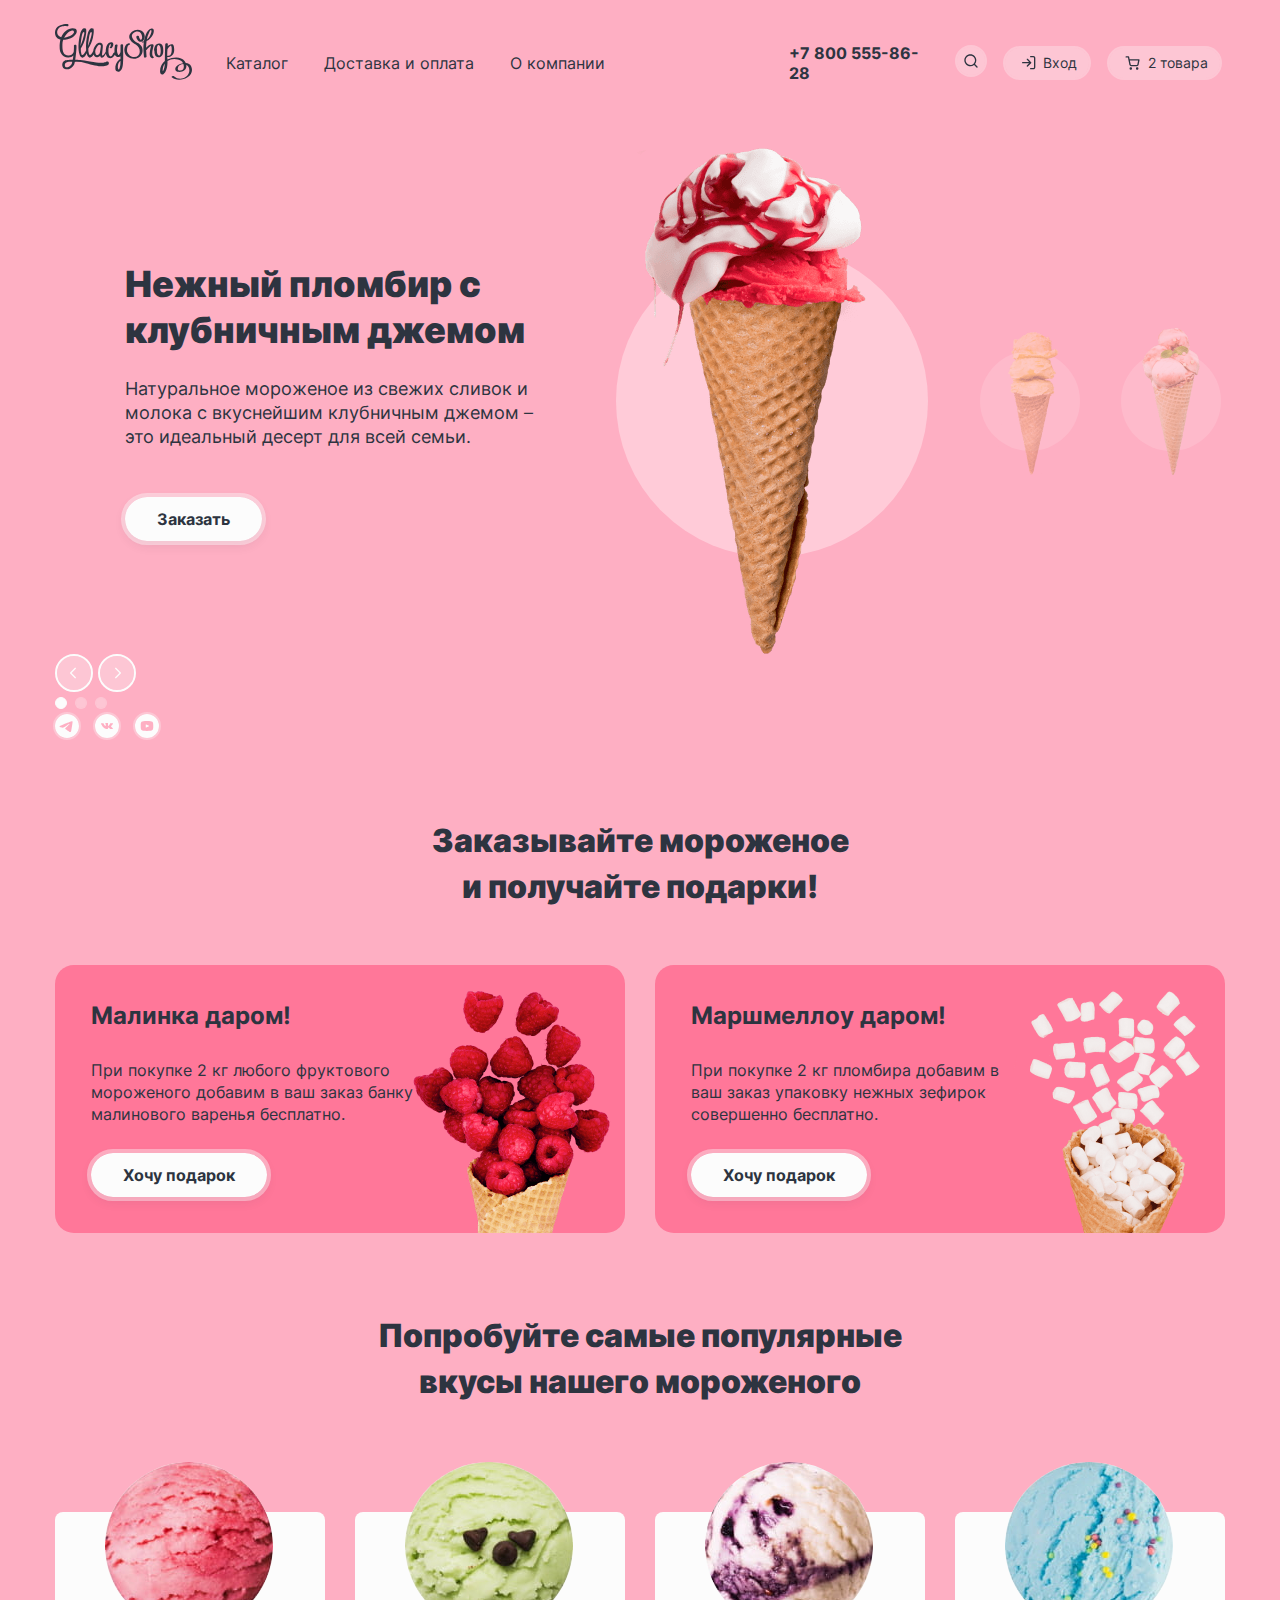
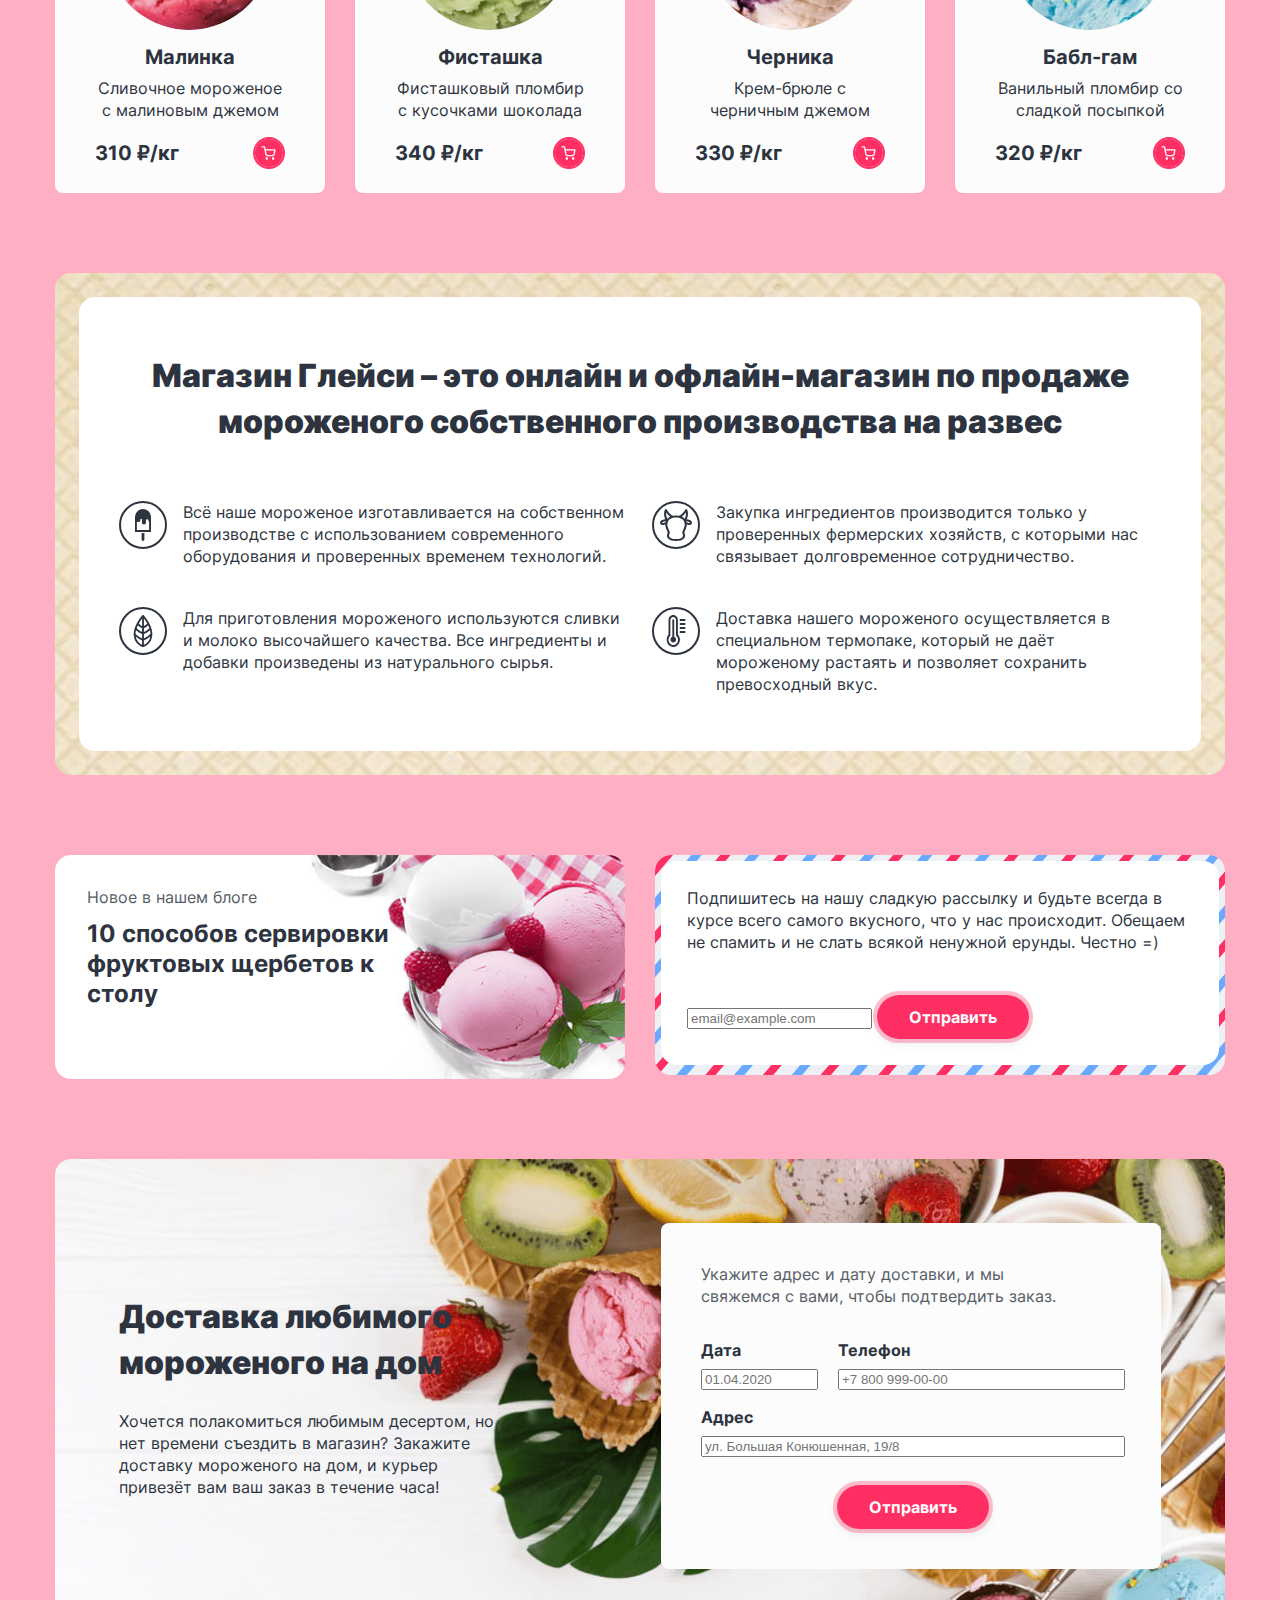
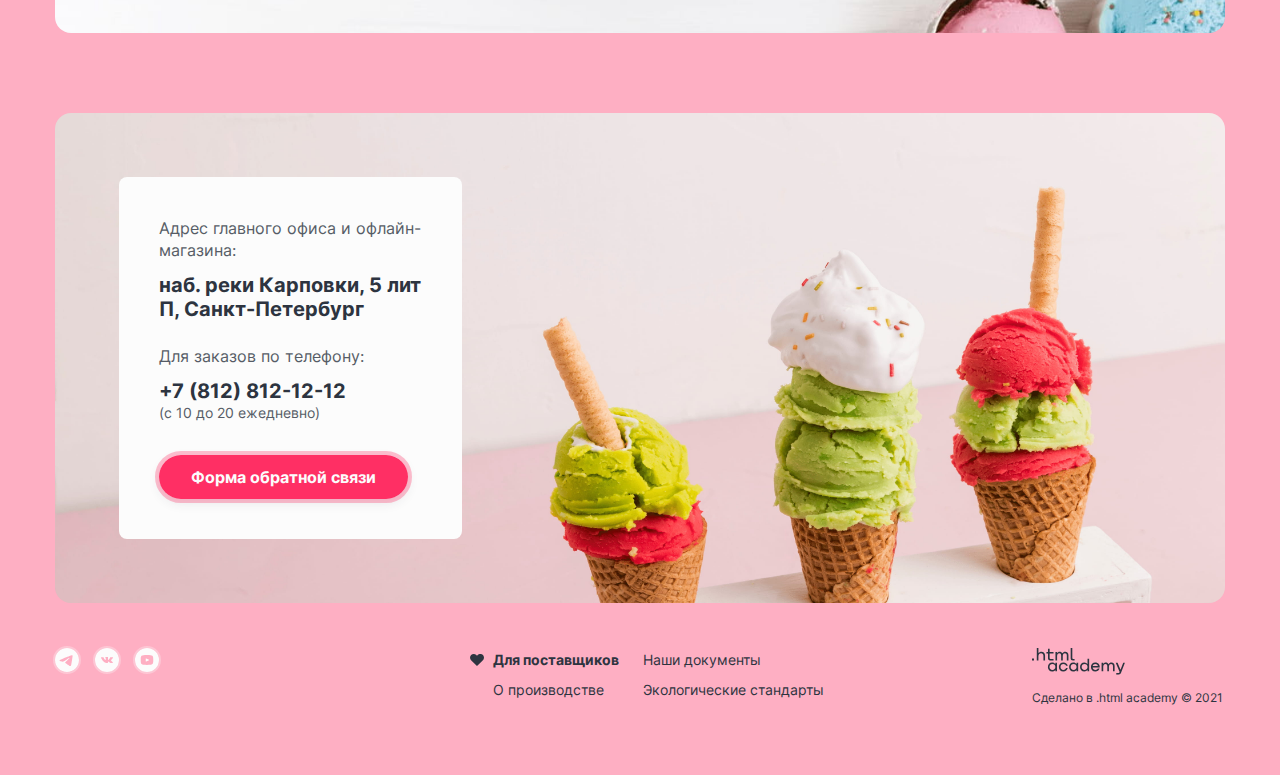
==== 7/index.html @ f2bde814 ":heavy_check_mark: Сборка #7" ====
<!DOCTYPE html>
<html lang="ru">

  <head>
    <meta charset="utf-8">
    <title>HTML Academy: Глейси</title>
    <link rel="stylesheet" href="./styles/styles.css">
    <link rel="stylesheet" href="./styles/outline.css">
    <base href="https://htmlacademy-htmlcss.github.io/610981-gllacy-34/7/">
</head>

  <body>
    <div class="page-container">
      <header class="page-header">
        <nav class="navigation">
          <a class="navigation-logo">
            <img class="navigation-logo-image" src="./images/logo.svg" width="137" height="56"
              alt="Логотип магазина «GllacyShop».">
          </a>
          <ul class="navigation-list">
            <li class="navigation-item">
              <a class="navigation-link link-color" href="catalog.html">Каталог</a>
            </li>
            <li class="navigation-item">
              <a class="navigation-link link-color" href="#">Доставка и оплата</a>
            </li>
            <li class="navigation-item">
              <a class="navigation-link link-color" href="#">О компании</a>
            </li>
          </ul>
        </nav>
        <div class="header-contact">
          <a class="header-contact-link link-color" href="tel:+78128121212">+7 800 555-86-28</a>
        </div>
        <ul class="navigation-user">
          <li class="navigation-user-item">
            <a class="navigation-user-link navigation-user-search link-color" href="#">
              <svg class="navigation-user-icon" aria-hidden="true" focusable="false" width="16" height="16"
                viewBox="0 0 16 16" fill="currentColor" xmlns="http://www.w3.org/2000/svg">
                <path fill-rule="evenodd" clip-rule="evenodd"
                  d="M2.6634 7.33c0-2.5773 2.0893-4.6666 4.6667-4.6666 2.5773 0 4.6666 2.0893 4.6666 4.6667 0 1.2573-.4972 2.3984-1.3057 3.2375a.6833.6833 0 0 0-.1234.1235c-.8391.8085-1.9803 1.3056-3.2375 1.3056-2.5774 0-4.6667-2.0893-4.6667-4.6666Zm8.4118 4.688a5.9747 5.9747 0 0 1-3.7451 1.3121c-3.3137 0-6-2.6863-6-6s2.6863-6 6-6 6 2.6863 6 6a5.9745 5.9745 0 0 1-1.3121 3.7451l2.4501 2.4501a.6667.6667 0 1 1-.9428.9429l-2.4501-2.4502Z" />
              </svg>
              <span class="visually-hidden">Поиск</span>
            </a>
          </li>
          <li class="navigation-user-item">
            <a class="navigation-user-link  navigation-user-login link-color" href="#">
              <svg class="navigation-user-icon" aria-hidden="true" focusable="false" width="16" height="16" viewBox="0 0 16 16" fill="currentColor" xmlns="http://www.w3.org/2000/svg">
                <path fill-rule="evenodd" clip-rule="evenodd"
                  d="M9 1.66667C9 1.29848 9.29848 1 9.66667 1h2.66663a1.9997 1.9997 0 0 1 1.4142.58579A1.9999 1.9999 0 0 1 14.3333 3v9.3333c0 .5305-.2107 1.0392-.5858 1.4142-.375.3751-.8837.5858-1.4142.5858H9.66667c-.36819 0-.66667-.2984-.66667-.6666 0-.3682.29848-.6667.66667-.6667h2.66663c.1768 0 .3464-.0702.4714-.1953A.66635.66635 0 0 0 13 12.3333V3a.66637.66637 0 0 0-.1953-.4714.66662.66662 0 0 0-.4714-.19527H9.66667C9.29848 2.33333 9 2.03486 9 1.66667ZM5.86189 3.86193c.26035-.26035.68246-.26035.94281 0l3.3291 3.3291a.6892.6892 0 0 1 .0486.05313.6624.6624 0 0 1 .0804.12379c.0451.08986.0705.19132.0705.29872 0 .10862-.0259.21118-.072.30179a.6671.6671 0 0 1-.0737.11432.66753.66753 0 0 1-.0541.05978L6.8047 11.4714c-.26035.2604-.68246.2604-.94281 0-.26035-.2603-.26035-.6825 0-.9428l2.19526-2.19527H1.66667C1.29848 8.33333 1 8.03486 1 7.66667S1.29848 7 1.66667 7h6.39048L5.86189 4.80474c-.26035-.26035-.26035-.68246 0-.94281Z" />
              </svg>
              Вход
            </a>
          </li>
          <li class="navigation-user-item">
            <a class="navigation-user-link  navigation-user-cart link-color" href="#">
              <span class="visually-hidden">Корзина</span>
              2 товара
            </a>
          </li>
        </ul>
      </header>
      <main class="main-container main-index">
        <h1 class="visually-hidden">Магазин мороженого Глейси</h1>
        <section class="slider">
          <ul class="slider-list">
            <li class="slider-item slider-item-current">
              <div class="slider-inner">
                <h2 class="slider-title">Нежный пломбир с клубничным джемом</h2>
                <p class="slider-description">Натуральное мороженое из свежих сливок и молока с вкуснейшим клубничным
                  джемом – это идеальный десерт для всей семьи.</p>
                <a class="button button-basic slider-button" href="#">Заказать</a>
              </div>
              <ul class="slider-gallery">
                <li class="slider-gallery-item slider-gallery-item-current">
                  <img class="slider-image" src="./images/slider/big-cone-strawberry.png" width="306" height="507"
                    alt="Мороженое пломбир с клубничным джемом в рожке.">
                </li>
                <li class="slider-gallery-item slider-gallery-item-preview">
                  <img class="slider-image" src="./images/slider/small-cone-banana.png" width="66" height="150"
                    alt="Мороженое сливочное со вкусом банана в рожке.">
                </li>
                <li class="slider-gallery-item slider-gallery-item-preview">
                  <img class="slider-image" src="./images/slider/small-cone-caramel-and-marshmello.png" width="66"
                    height="150" alt="Мороженое пломбир карамельный с маршмеллоу в рожке.">
                </li>
              </ul>
            </li>
            <!-- <li class="slider-item">
              <div class="slider-inner">
                <h2 class="slider-title">Сливочное мороженое со вкусом банана</h2>
                <p class="slider-description">Сливочное мороженое с ярким банановым вкусом подарит вам свежесть и наслаждение даже в самый жаркий летний день.</p>
                <a class="button slider-button" href="#">Заказать</a>
              </div>
              <ul  class="slider-gallery">
                <li class="slider-gallery-item slider-gallery-item-current">
                  <img class="slider-image" src="./images/slider/big-cone-banana.png" width="306" height="507" alt="Мороженое сливочное со вкусом банана в рожке.">
                </li>
                <li class="slider-gallery-item slider-gallery-item-preview">
                  <img class="slider-image" src="./images/slider/small-cone-caramel-and-marshmello.png" width="66" height="150" alt="Мороженое пломбир карамельный с маршмеллоу в рожке.">
                </li>
                <li class="slider-gallery-item slider-gallery-item-preview">
                  <img class="slider-image" src="./images/slider/small-cone-strawberry.png" width="66" height="150" alt="Мороженое пломбир с клубничным джемом в рожке.">
                </li>
              </ul>
            </li> -->
            <!-- <li class="slider-item">
              <div class="slider-inner">
                <h2 class="slider-title">Карамельный пломбир с маршмеллоу</h2>
                <p class="slider-description">Необычный сладкий десерт с карамельным топпингом и кусочками зефира завоюет сердца сладкоежек всех возрастов.</p>
                <a class="button slider-button" href="#">Заказать</a>
              </div>
              <ul  class="slider-gallery">
                <li class="slider-gallery-item slider-gallery-item-current">
                  <img class="slider-image" src="./images/slider/big-cone-caramel-and-marshmello.png" width="306" height="507" alt="Мороженое пломбир карамельный с маршмеллоу в рожке.">
                </li>
                <li class="slider-gallery-item slider-gallery-item-preview">
                  <img class="slider-image" src="./images/slider/small-cone-strawberry.png" width="66" height="150" alt="Мороженое пломбир с клубничным джемом в рожке.">
                </li>
                <li class="slider-gallery-item slider-gallery-item-preview">
                  <img class="slider-image" src="./images/slider/small-cone-banana.png" width="66" height="150" alt="Мороженое сливочное со вкусом банана в рожке.">
                </li>
              </ul>
            </li> -->
          </ul>
          <div class="slider-gallery-buttons">
            <a class="button slider-gallery-button slider-gallery-button-prev" type="button" href="#">
              <svg class="slider-gallery-button-icon" aria-hidden="true" focusable="false" width="16" height="16" viewBox="0 0 16 16" fill="currentColor"
                xmlns="http://www.w3.org/2000/svg">
                <path fill-rule="evenodd" clip-rule="evenodd"
                  d="M7.13526 2.8647C6.87557 2.605 6.45451 2.605 6.19481 2.8647C5.93511 3.12439 5.93511 3.54545 6.19481 3.80515L10.3961 8.00643L6.19477 12.2077C5.93508 12.4674 5.93508 12.8885 6.19477 13.1482C6.45447 13.4079 6.87553 13.4079 7.13523 13.1482L11.804 8.47944C11.8049 8.47852 11.8058 8.47759 11.8068 8.47666C12.0665 8.21696 12.0665 7.79591 11.8068 7.53621L7.13526 2.8647Z" />
              </svg>

              <span class="visually-hidden">Предыдущий слайдер</span>
            </a>
            <a class="button slider-gallery-button slider-gallery-button-next" type="button" href="#">
              <svg class="slider-gallery-button-icon" aria-hidden="true" focusable="false" width="16" height="16" viewBox="0 0 16 16" fill="currentColor"
                xmlns="http://www.w3.org/2000/svg">
                <path fill-rule="evenodd" clip-rule="evenodd"
                  d="M7.13526 2.8647C6.87557 2.605 6.45451 2.605 6.19481 2.8647C5.93511 3.12439 5.93511 3.54545 6.19481 3.80515L10.3961 8.00643L6.19477 12.2077C5.93508 12.4674 5.93508 12.8885 6.19477 13.1482C6.45447 13.4079 6.87553 13.4079 7.13523 13.1482L11.804 8.47944C11.8049 8.47852 11.8058 8.47759 11.8068 8.47666C12.0665 8.21696 12.0665 7.79591 11.8068 7.53621L7.13526 2.8647Z" />
              </svg>
              <span class="visually-hidden">Следующий слайдер</span>
            </a>
          </div>
          <ol class="pagination-list slider-pagination">
            <li class="slider-pagination-item">
              <a class="slider-pagination-button slider-pagination-button-current" href="#">
                <span class="visually-hidden">1 слайдер</span>
              </a>
            </li>
            <li class="slider-pagination-item">
              <a class="slider-pagination-button" href="#">
                <span class="visually-hidden">2 слайдер</span>
              </a>
            </li>
            <li class="slider-pagination-item">
              <a class="slider-pagination-button" href="#">
                <span class="visually-hidden">3 слайдер</span>
              </a>
            </li>
          </ol>
          <ul class="social-list">
            <li class="social-item">
              <a class="social-link" href="https://t.me/htmlacademy">
                <svg class="social-link-icon" aria-hidden="true" focusable="false" width="24" height="24" viewBox="0 0 24 24" fill="none"
                  xmlns="http://www.w3.org/2000/svg">
                  <path fill-rule="evenodd" clip-rule="evenodd"
                    d="M24 12C24 18.627 18.627 24 12 24C5.373 24 0 18.627 0 12C0 5.373 5.373 0 12 0C18.627 0 24 5.373 24 12ZM12.43 8.859C11.263 9.344 8.93 10.349 5.432 11.873C4.864 12.099 4.566 12.32 4.539 12.536C4.493 12.902 4.951 13.046 5.573 13.241C5.658 13.268 5.746 13.295 5.836 13.325C6.449 13.524 7.273 13.757 7.701 13.766C8.09 13.774 8.524 13.614 9.003 13.286C12.271 11.079 13.958 9.964 14.064 9.94C14.139 9.923 14.243 9.901 14.313 9.964C14.383 10.026 14.376 10.144 14.369 10.176C14.323 10.369 12.529 12.038 11.599 12.902C11.309 13.171 11.104 13.362 11.062 13.406C10.968 13.503 10.872 13.596 10.78 13.685C10.21 14.233 9.784 14.645 10.804 15.317C11.294 15.64 11.686 15.907 12.077 16.173C12.504 16.464 12.93 16.754 13.482 17.116C13.622 17.208 13.756 17.303 13.887 17.396C14.384 17.751 14.831 18.069 15.383 18.019C15.703 17.989 16.035 17.688 16.203 16.789C16.6 14.663 17.382 10.059 17.563 8.161C17.574 8.00341 17.5673 7.84509 17.543 7.689C17.5285 7.56293 17.4671 7.44693 17.371 7.364C17.228 7.247 17.006 7.222 16.906 7.224C16.455 7.232 15.763 7.473 12.43 8.859Z"
                    fill="#FCFCFC" />
                </svg>
                <span class="visually-hidden">Телеграм</span>
              </a>
            </li>
            <li class="social-item">
              <a class="social-link" href="https://vk.com/htmlacademy">
                <svg class="social-link-icon" aria-hidden="true" focusable="false" width="24" height="24" viewBox="0 0 24 24" fill="none"
                  xmlns="http://www.w3.org/2000/svg">
                  <path fill-rule="evenodd" clip-rule="evenodd"
                    d="M24 12a12 12 0 1 1-24 0 12 12 0 0 1 24 0Zm-11.41 2.97h-.72s-1.58.09-2.98-1.18C7.37 12.4 6.03 9.65 6.03 9.65s-.07-.18 0-.27c.1-.1.36-.1.36-.1l1.72-.01s.16.02.27.1c.1.05.15.17.15.17s.28.61.65 1.17c.71 1.08 1.05 1.32 1.29 1.2.35-.16.25-1.53.25-1.53s0-.5-.18-.71c-.14-.17-.41-.22-.53-.24-.1-.01.06-.2.26-.3.31-.13.86-.13 1.5-.13.5 0 .65.03.84.07.46.1.44.41.41 1.08l-.02.7v.18c-.01.34-.02.73.23.88.13.07.45 0 1.26-1.19.38-.56.66-1.23.66-1.23s.07-.12.16-.17c.1-.05.24-.04.24-.04h1.8s.54-.06.63.15c.1.23-.2.75-.94 1.61-.7.82-1.03 1.12-1 1.38.01.2.23.38.66.72.89.73 1.13 1.1 1.18 1.2l.01.01c.4.58-.44.62-.44.62l-1.6.02s-.34.06-.8-.2a3.94 3.94 0 0 1-.69-.6c-.33-.34-.65-.66-.91-.58-.45.12-.44.96-.44.96s0 .18-.1.28c-.1.1-.32.12-.32.12Z"
                    fill="#FCFCFC" />
                </svg>
                <span class="visually-hidden">Вконтакте</span>
              </a>
            </li>
            <li class="social-item">
              <a class="social-link " href="https://www.youtube.com/user/htmlacademyru">
                <svg class="social-link-icon" aria-hidden="true" focusable="false" width="24" height="24" viewBox="0 0 24 24" fill="none"
                  xmlns="http://www.w3.org/2000/svg">
                  <path
                    d="m14 11.8-2.8-1.32c-.25-.11-.45.01-.45.29v2.46c0 .28.2.4.45.29L14 12.2c.25-.12.25-.3 0-.42ZM12 0a12 12 0 1 0 0 24 12 12 0 0 0 0-24Zm0 16.88c-6.14 0-6.25-.56-6.25-4.88s.1-4.88 6.25-4.88c6.14 0 6.25.56 6.25 4.88s-.1 4.88-6.25 4.88Z"
                    fill="#FCFCFC" />
                </svg>
                <span class="visually-hidden">Ютуб</span>
              </a>
            </li>
          </ul>
        </section>
        <section class="promo">
          <h2 class="promo-title">Заказывайте мороженое и получайте подарки!</h2>
          <ul class="promo-list">
            <li class="promo-item promo-item-raspberry">
              <h3 class="promo-item-title">Малинка даром!</h3>
              <p class="promo-item-description">При покупке 2 кг любого фруктового мороженого добавим в ваш заказ банку
                малинового варенья бесплатно.</p>
              <a class="button button-basic" href="#">Хочу подарок</a>
            </li>
            <li class="promo-item promo-item-marshmello">
              <h3 class="promo-item-title">Маршмеллоу даром!</h3>
              <p class="promo-item-description">При покупке 2 кг пломбира добавим в ваш заказ упаковку нежных зефирок
                совершенно бесплатно.</p>
              <a class="button button-basic" href="#">Хочу подарок</a>
            </li>
          </ul>
        </section>
        <section class="favorite-products">
          <h2 class="favorite-title">Попробуйте самые популярные вкусы нашего мороженого</h2>
          <ul class="favorite-list">
            <li class="product-card">
              <h3 class="product-card-title">Малинка</h3>
              <img class="product-card-image" src="./images/catalog/raspberry.jpg" width="168" height="168"
                alt="Сливочное мороженое с малиновым джемом.">
              <p class="product-card-description">Сливочное мороженое с малиновым джемом</p>
              <p class="product-card-inner">
                <b class="product-card-price">310 ₽/кг</b>
                <a class="button product-card-button" href="#">
                  <svg class="product-card-button-image" aria-hidden="true" focusable="false" width="16" height="16" viewBox="0 0 16 16" fill="currentColor"
                    xmlns="http://www.w3.org/2000/svg">
                    <path fill-rule="evenodd" clip-rule="evenodd"
                      d="M1.16667 1.25C.79847 1.25.5 1.54848.5 1.91667c0 .36819.29848.66666.66667.66666h1.77127l.46743 2.33539a.66396.66396 0 0 0 .01063.0531l.96738 4.83333.00012.00056a1.8254 1.8254 0 0 0 .64571 1.06579c.3319.2672.74674.4098 1.17262.4033h5.62067a1.82555 1.82555 0 0 0 1.8185-1.46965l.001-.00499.9271-4.86144a.6669.6669 0 0 0-.1412-.54985.66678.66678 0 0 0-.5137-.24171H4.61072L4.1381 1.78583C4.07574 1.47426 3.80215 1.25 3.4844 1.25H1.16667Zm4.52431 8.29444L4.87759 5.4805h8.23081l-.7756 4.06686a.4923.4923 0 0 1-.1737.28555.4923.4923 0 0 1-.3181.10871v-.00013H6.19614v-.00012l-.01277.00025a.49218.49218 0 0 1-.4922-.39622l-.00019-.00096ZM4.55739 13.5054c0-.6879.55771-1.2457 1.24568-1.2457.68798 0 1.24569.5578 1.24569 1.2457 0 .688-.55771 1.2457-1.24569 1.2457-.68797 0-1.24568-.5577-1.24568-1.2457Zm6.37331 0c0-.6879.5577-1.2457 1.2457-1.2457.688 0 1.2457.5578 1.2457 1.2457 0 .688-.5577 1.2457-1.2457 1.2457-.688 0-1.2457-.5577-1.2457-1.2457Z" />
                  </svg>
                  <span class="visually-hidden">В корзину</span>
                </a>
              </p>
            </li>
            <li class="product-card">
              <h3 class="product-card-title">Фисташка</h3>
              <img class="product-card-image" src="./images/catalog/pistachio.jpg" width="168" height="168"
                alt="Фисташковый пломбир с кусочками шоколада.">
              <p class="product-card-description">Фисташковый пломбир с кусочками шоколада</p>
              <p class="product-card-inner">
                <b class="product-card-price">340 ₽/кг</b>
                <a class="button product-card-button" href="#">
                  <svg class="product-card-button-image" width="16" height="16" viewBox="0 0 16 16" fill="currentColor"
                    xmlns="http://www.w3.org/2000/svg">
                    <path fill-rule="evenodd" clip-rule="evenodd"
                      d="M1.16667 1.25C.79847 1.25.5 1.54848.5 1.91667c0 .36819.29848.66666.66667.66666h1.77127l.46743 2.33539a.66396.66396 0 0 0 .01063.0531l.96738 4.83333.00012.00056a1.8254 1.8254 0 0 0 .64571 1.06579c.3319.2672.74674.4098 1.17262.4033h5.62067a1.82555 1.82555 0 0 0 1.8185-1.46965l.001-.00499.9271-4.86144a.6669.6669 0 0 0-.1412-.54985.66678.66678 0 0 0-.5137-.24171H4.61072L4.1381 1.78583C4.07574 1.47426 3.80215 1.25 3.4844 1.25H1.16667Zm4.52431 8.29444L4.87759 5.4805h8.23081l-.7756 4.06686a.4923.4923 0 0 1-.1737.28555.4923.4923 0 0 1-.3181.10871v-.00013H6.19614v-.00012l-.01277.00025a.49218.49218 0 0 1-.4922-.39622l-.00019-.00096ZM4.55739 13.5054c0-.6879.55771-1.2457 1.24568-1.2457.68798 0 1.24569.5578 1.24569 1.2457 0 .688-.55771 1.2457-1.24569 1.2457-.68797 0-1.24568-.5577-1.24568-1.2457Zm6.37331 0c0-.6879.5577-1.2457 1.2457-1.2457.688 0 1.2457.5578 1.2457 1.2457 0 .688-.5577 1.2457-1.2457 1.2457-.688 0-1.2457-.5577-1.2457-1.2457Z" />
                  </svg>
                  <span class="visually-hidden">В корзину</span>
                </a>
              </p>
            </li>
            <li class="product-card">
              <h3 class="product-card-title">Черника</h3>
              <img class="product-card-image" src="./images/catalog/blueberry.jpg" width="168" height="168"
                alt="Крем-брюле с черничным джемом.">
              <p class="product-card-description">Крем-брюле с черничным джемом</p>
              <p class="product-card-inner">
                <b class="product-card-price">330 ₽/кг</b>
                <a class="button product-card-button" href="#">
                  <svg class="product-card-button-image" aria-hidden="true" focusable="false" width="16" height="16" viewBox="0 0 16 16" fill="currentColor"
                    xmlns="http://www.w3.org/2000/svg">
                    <path fill-rule="evenodd" clip-rule="evenodd"
                      d="M1.16667 1.25C.79847 1.25.5 1.54848.5 1.91667c0 .36819.29848.66666.66667.66666h1.77127l.46743 2.33539a.66396.66396 0 0 0 .01063.0531l.96738 4.83333.00012.00056a1.8254 1.8254 0 0 0 .64571 1.06579c.3319.2672.74674.4098 1.17262.4033h5.62067a1.82555 1.82555 0 0 0 1.8185-1.46965l.001-.00499.9271-4.86144a.6669.6669 0 0 0-.1412-.54985.66678.66678 0 0 0-.5137-.24171H4.61072L4.1381 1.78583C4.07574 1.47426 3.80215 1.25 3.4844 1.25H1.16667Zm4.52431 8.29444L4.87759 5.4805h8.23081l-.7756 4.06686a.4923.4923 0 0 1-.1737.28555.4923.4923 0 0 1-.3181.10871v-.00013H6.19614v-.00012l-.01277.00025a.49218.49218 0 0 1-.4922-.39622l-.00019-.00096ZM4.55739 13.5054c0-.6879.55771-1.2457 1.24568-1.2457.68798 0 1.24569.5578 1.24569 1.2457 0 .688-.55771 1.2457-1.24569 1.2457-.68797 0-1.24568-.5577-1.24568-1.2457Zm6.37331 0c0-.6879.5577-1.2457 1.2457-1.2457.688 0 1.2457.5578 1.2457 1.2457 0 .688-.5577 1.2457-1.2457 1.2457-.688 0-1.2457-.5577-1.2457-1.2457Z" />
                  </svg>
                  <span class="visually-hidden">В корзину</span>
                </a>
              </p>
            </li>
            <li class="product-card">
              <h3 class="product-card-title">Бабл-гам</h3>
              <img class="product-card-image" src="./images/catalog/bubble-gum.jpg" width="168" height="168"
                alt="Ванильный пломбир со сладкой посыпкой.">
              <p class="product-card-description">Ванильный пломбир со сладкой посыпкой</p>
              <p class="product-card-inner">
                <b class="product-card-price">320 ₽/кг</b>
                <a class="button product-card-button" href="#">
                  <svg class="product-card-button-image" width="16" height="16" viewBox="0 0 16 16" fill="currentColor"
                    xmlns="http://www.w3.org/2000/svg">
                    <path fill-rule="evenodd" clip-rule="evenodd"
                      d="M1.16667 1.25C.79847 1.25.5 1.54848.5 1.91667c0 .36819.29848.66666.66667.66666h1.77127l.46743 2.33539a.66396.66396 0 0 0 .01063.0531l.96738 4.83333.00012.00056a1.8254 1.8254 0 0 0 .64571 1.06579c.3319.2672.74674.4098 1.17262.4033h5.62067a1.82555 1.82555 0 0 0 1.8185-1.46965l.001-.00499.9271-4.86144a.6669.6669 0 0 0-.1412-.54985.66678.66678 0 0 0-.5137-.24171H4.61072L4.1381 1.78583C4.07574 1.47426 3.80215 1.25 3.4844 1.25H1.16667Zm4.52431 8.29444L4.87759 5.4805h8.23081l-.7756 4.06686a.4923.4923 0 0 1-.1737.28555.4923.4923 0 0 1-.3181.10871v-.00013H6.19614v-.00012l-.01277.00025a.49218.49218 0 0 1-.4922-.39622l-.00019-.00096ZM4.55739 13.5054c0-.6879.55771-1.2457 1.24568-1.2457.68798 0 1.24569.5578 1.24569 1.2457 0 .688-.55771 1.2457-1.24569 1.2457-.68797 0-1.24568-.5577-1.24568-1.2457Zm6.37331 0c0-.6879.5577-1.2457 1.2457-1.2457.688 0 1.2457.5578 1.2457 1.2457 0 .688-.5577 1.2457-1.2457 1.2457-.688 0-1.2457-.5577-1.2457-1.2457Z" />
                  </svg>
                  <span class="visually-hidden">В корзину</span>
                </a>
              </p>
            </li>
          </ul>
        </section>
        <div class="advantages-wrapper">
          <section class="advantages">
            <h2 class="advantages-title">Магазин Глейси – это онлайн и офлайн-магазин по продаже мороженого собственного
              производства на развес</h2>
            <ul class="advantages-list">
              <li class="advantages-item advantages-item-ice-cream">Всё наше мороженое изготавливается на собственном
                производстве с
                использованием современного оборудования и проверенных временем технологий.</li>
              <li class="advantages-item advantages-item-cow">Закупка ингредиентов производится только у проверенных
                фермерских хозяйств, с
                которыми нас связывает долговременное сотрудничество.</li>
              <li class="advantages-item advantages-item-leaf">Для приготовления мороженого используются сливки и молоко
                высочайшего
                качества. Все ингредиенты и добавки произведены из натурального сырья.</li>
              <li class="advantages-item advantages-item-thermometer">Доставка нашего мороженого осуществляется в
                специальном термопаке, который не
                даёт мороженому растаять и позволяет сохранить превосходный вкус.</li>
            </ul>
          </section>
        </div>
        <div class="index-columns">
          <section class="blog-news">
            <h2 class="blog-news-title">Новое в нашем блоге</h2>
            <article class="blog-article">
              <a class="article-link" href="#">
                <h1 class="article-title">10 способов сервировки фруктовых щербетов к столу</h1>
              </a>
            </article>
          </section>
          <div class="subscription-wrapper">
            <section class="subscription">
              <h2 class="visually-hidden">Подпишитесь на рассылку</h2>
              <p class="subscription-description">Подпишитесь на нашу сладкую рассылку и будьте всегда в курсе всего
                самого вкусного, что у нас происходит. Обещаем не спамить и не слать всякой ненужной ерунды. Честно =)
              </p>
              <form class="subscription-form" action="https://echo.htmlacademy.ru/" method="post">
                <input class="form-field" type="email" name="subscriber-email" placeholder="email@example.com">
                <button class="button button-bright form-button" type="submit">Отправить</button>
              </form>
            </section>
          </div>
        </div>
        <section class="delivery">
          <div class="delivery-inner">
            <h2 class="delivery-title">Доставка любимого мороженого на дом</h2>
            <p class="delivery-description">Хочется полакомиться любимым десертом, но нет времени съездить в магазин?
              Закажите доставку мороженого на дом, и курьер привезёт вам ваш заказ в течение часа!</p>
          </div>
          <div class="delivery-form-wrapper">
            <p class="delivery-form-description">Укажите адрес и дату доставки, и мы свяжемся с вами, чтобы подтвердить
              заказ.</p>
            <form class="delivery-form" action="https://echo.htmlacademy.ru/" method="post">
              <p class="field-group delivery-form-date">
                <label class="form-label" for="delivery-date">Дата</label>
                <input class="form-field" type="text" id="delivery-date" name="delivery-date" placeholder="01.04.2020">
              </p>
              <p class="field-group delivery-form-user-phone">
                <label class="form-label" for="user-phone">Телефон</label>
                <input class="form-field" type="tel" id="user-phone" name="user-phone" placeholder="+7 800 999-00-00">
              </p>
              <p class="field-group delivery-form-address">
                <label class="form-label" for="user-address">Адрес</label>
                <input class="form-field" type="text" id="user-address" name="user-address"
                  placeholder="ул. Большая Конюшенная, 19/8">
              </p>
              <button class="button button-bright delivery-form-button" type="submit">Отправить</button>
            </form>
          </div>
        </section>
        <section class="contacts">
          <h2 class="visually-hidden">Контакты</h2>
          <address class="contacts-wrapper">
            <p class="contacts-description">Адрес главного офиса и офлайн-магазина:</p>
            <b class="contacts-address">наб. реки Карповки, 5 лит П, Санкт-Петербург</b>
            <p class="contacts-description">Для заказов по телефону:</p>
            <a class="contacts-phone" href="tel:+78128121212">+7 (812) 812-12-12</a>
            <p class="contacts-work-hours">(с 10 до 20 ежедневно)</p>
            <a class="button button-bright button-feedback" href="#">Форма обратной связи</a>
          </address>
        </section>
      </main>
      <footer class="page-footer">
        <section class="footer-social">
          <h2 class="visually-hidden">Мы в соцсетях</h2>
          <ul class="social-list">
            <li class="social-item">
              <a class="social-link" href="https://t.me/htmlacademy">
                <svg class="social-link-icon" aria-hidden="true" focusable="false" width="24" height="24" viewBox="0 0 24 24" fill="none"
                  xmlns="http://www.w3.org/2000/svg">
                  <path fill-rule="evenodd" clip-rule="evenodd"
                    d="M24 12C24 18.627 18.627 24 12 24C5.373 24 0 18.627 0 12C0 5.373 5.373 0 12 0C18.627 0 24 5.373 24 12ZM12.43 8.859C11.263 9.344 8.93 10.349 5.432 11.873C4.864 12.099 4.566 12.32 4.539 12.536C4.493 12.902 4.951 13.046 5.573 13.241C5.658 13.268 5.746 13.295 5.836 13.325C6.449 13.524 7.273 13.757 7.701 13.766C8.09 13.774 8.524 13.614 9.003 13.286C12.271 11.079 13.958 9.964 14.064 9.94C14.139 9.923 14.243 9.901 14.313 9.964C14.383 10.026 14.376 10.144 14.369 10.176C14.323 10.369 12.529 12.038 11.599 12.902C11.309 13.171 11.104 13.362 11.062 13.406C10.968 13.503 10.872 13.596 10.78 13.685C10.21 14.233 9.784 14.645 10.804 15.317C11.294 15.64 11.686 15.907 12.077 16.173C12.504 16.464 12.93 16.754 13.482 17.116C13.622 17.208 13.756 17.303 13.887 17.396C14.384 17.751 14.831 18.069 15.383 18.019C15.703 17.989 16.035 17.688 16.203 16.789C16.6 14.663 17.382 10.059 17.563 8.161C17.574 8.00341 17.5673 7.84509 17.543 7.689C17.5285 7.56293 17.4671 7.44693 17.371 7.364C17.228 7.247 17.006 7.222 16.906 7.224C16.455 7.232 15.763 7.473 12.43 8.859Z"
                    fill="#FCFCFC" />
                </svg>
                <span class="visually-hidden">Телеграм</span>
              </a>
            </li>
            <li class="social-item">
              <a class="social-link" href="https://vk.com/htmlacademy">
                <svg class="social-link-icon" aria-hidden="true" focusable="false" width="24" height="24" viewBox="0 0 24 24" fill="none"
                  xmlns="http://www.w3.org/2000/svg">
                  <path fill-rule="evenodd" clip-rule="evenodd"
                    d="M24 12a12 12 0 1 1-24 0 12 12 0 0 1 24 0Zm-11.41 2.97h-.72s-1.58.09-2.98-1.18C7.37 12.4 6.03 9.65 6.03 9.65s-.07-.18 0-.27c.1-.1.36-.1.36-.1l1.72-.01s.16.02.27.1c.1.05.15.17.15.17s.28.61.65 1.17c.71 1.08 1.05 1.32 1.29 1.2.35-.16.25-1.53.25-1.53s0-.5-.18-.71c-.14-.17-.41-.22-.53-.24-.1-.01.06-.2.26-.3.31-.13.86-.13 1.5-.13.5 0 .65.03.84.07.46.1.44.41.41 1.08l-.02.7v.18c-.01.34-.02.73.23.88.13.07.45 0 1.26-1.19.38-.56.66-1.23.66-1.23s.07-.12.16-.17c.1-.05.24-.04.24-.04h1.8s.54-.06.63.15c.1.23-.2.75-.94 1.61-.7.82-1.03 1.12-1 1.38.01.2.23.38.66.72.89.73 1.13 1.1 1.18 1.2l.01.01c.4.58-.44.62-.44.62l-1.6.02s-.34.06-.8-.2a3.94 3.94 0 0 1-.69-.6c-.33-.34-.65-.66-.91-.58-.45.12-.44.96-.44.96s0 .18-.1.28c-.1.1-.32.12-.32.12Z"
                    fill="#FCFCFC" />
                </svg>
                <span class="visually-hidden">Вконтакте</span>
              </a>
            </li>
            <li class="social-item">
              <a class="social-link " href="https://www.youtube.com/user/htmlacademyru">
                <svg class="social-link-icon" aria-hidden="true" focusable="false" width="24" height="24" viewBox="0 0 24 24" fill="none"
                  xmlns="http://www.w3.org/2000/svg">
                  <path
                    d="m14 11.8-2.8-1.32c-.25-.11-.45.01-.45.29v2.46c0 .28.2.4.45.29L14 12.2c.25-.12.25-.3 0-.42ZM12 0a12 12 0 1 0 0 24 12 12 0 0 0 0-24Zm0 16.88c-6.14 0-6.25-.56-6.25-4.88s.1-4.88 6.25-4.88c6.14 0 6.25.56 6.25 4.88s-.1 4.88-6.25 4.88Z"
                    fill="#FCFCFC" />
                </svg>
                <span class="visually-hidden">Ютуб</span>
              </a>
            </li>
          </ul>
        </section>
        <section class="footer-about-us">
          <h2 class="visually-hidden">О нас</h2>
          <ul class="footer-about-us-list">
            <li class="footer-about-us-item">
              <a class="footer-about-us-link footer-about-us-link-marked" href="#">Для поставщиков</a>
            </li>
            <li class="footer-about-us-item">
              <a class="footer-about-us-link" href="#">Наши документы</a>
            </li>
            <li class="footer-about-us-item">
              <a class="footer-about-us-link" href="#">О производстве</a>
            </li>
            <li class="footer-about-us-item">
              <a class="footer-about-us-link" href="#">Экологические стандарты</a>
            </li>
          </ul>
        </section>
        <section class="footer-copyright">
          <h2 class="visually-hidden">Разработка сайта</h2>
          <img class="copyright-logo" src="./images/logo-htmlacademy.svg" width="93" height="27"
            alt="Логотип «Html Academy».">
          <p class="copyright-description">Сделано в <a class="copyright-link link-color"
              href="https://htmlacademy.ru/">.html
              academy</a> © 2021</p>
        </section>
      </footer>
    </div>
  </body>

</html>
---- 7/styles/styles.css ----
@font-face {
  font-family: "Inter";
  font-style: normal;
  font-weight: 400;
  src: url(../fonts/inter-400.woff2);
  font-display: swap;
}

@font-face {
  font-family: "Inter";
  font-style: normal;
  font-weight: 700;
  src: url(../fonts/inter-700.woff2);
  font-display: swap;
}

@font-face {
  font-family: "Inter";
  font-style: normal;
  font-weight: 900;
  src: url(../fonts/inter-900.woff2);
  font-display: swap;
}

.html {
  height: 100%;
}

body {
  display: flex;
  flex-direction: column;
  min-height: 100%;
  margin: 0;
  font-family: "Inter", sans-serif;
  font-size: 16px;
  line-height: 22px;
  color: #2d3440;
  background-color: #feafc3;
}

.visually-hidden {
  position: absolute;
  width: 1px;
  height: 1px;
  margin: -1px;
  padding: 0;
  border: 0;
  white-space: nowrap;
  clip-path: inset(100%);
  clip: rect(0 0 0 0);
  overflow: hidden;
}

.page-container {
  width: 1170px;
  margin: 0 auto;
}

.button {
  display: inline-block;
  padding: 12px 32px;
  font-family: inherit;
  font-size: 16px;
  line-height: 20px;
  font-weight: 700;
  text-align: center;
  color: #2d3440;
  background-clip: padding-box;
  border: none;
  -webkit-border-radius: 26px;
  border-radius: 26px;
  text-decoration: none;
  cursor: pointer;
}

.button-basic {
  max-width: 200px;
  background-color: #fcfcfc;
  outline: 4px solid rgba(252, 252, 252, 0.4);
  box-shadow: 0px 4px 12px rgba(45, 52, 64, 0.1);
}

.button-basic[href]:hover {
  background-color: rgba(252, 252, 252, 0.4);
  outline: 4px solid #fcfcfc;
  box-shadow: 0px 4px 15px rgba(133, 133, 133, 0.15);
}


.button-basic[href]:active {
  outline: 2px solid #2d3440;
}

.button-basic[href]:focus {
  background-color: rgba(252, 252, 252, 0.5);
  outline: 2px solid #2d3440;
}

.button-basic-loading {
  padding-right: 38px;
  background-image: url("../images/button-spinner-dark.svg");
  background-position: right 14px center;
  background-repeat: no-repeat;
  box-shadow: 0px 4px 12px rgba(45, 52, 64, 0.1);
}

.button-basic:disabled {
  color: #b9b9b9;
  background-color: #e7e7e7;
  outline: 4px solid rgba(252, 252, 252, 0.4);
  box-shadow: none;
}

.button-bright {
  max-width: 200px;
  color: #fcfcfc;
  background-color: #ff2f64;
  outline: 4px solid rgba(255, 47, 100, 0.3);
  box-shadow: 0px 4px 12px rgba(45, 52, 64, 0.1);
}

.button-bright[href]:hover {
  color: #2d3440;
  background-color: rgba(252, 252, 252, 0.3);
  outline: 4px solid #ff2f64;
  /* предполагаю, что в макете забыли добавить тень для этого состояния, поэтому не отключаю ее */
}


.button-bright[href]:active {
  background-color: #feafc3;
  outline: 2px solid #2d3440;
}

.button-bright[href]:focus {
  outline: 2px solid #2D3440;
}

.button-bright-loading {
  padding-right: 38px;
  background-image: url("../images/button-spinner-light.svg");
  background-position: right 14px center;
  background-repeat: no-repeat;
  box-shadow: 0px 4px 12px rgba(45, 52, 64, 0.1);
}

.button-bright:disabled {
  color: #565c66;
  background-color: #b9b9b9;
  outline: 4px solid rgba(185, 185, 185, 0.3);
}

.button-light {
  max-width: 200px;
  padding: 8px 32px;
  font-size: 14px;
  background-color: rgba(252, 252, 252, 0.3);
  outline: 2px solid #fcfcfc;
  border-radius: 20px;
}

.button-light[href]:hover {
  background-color: #fcfcfc;
  outline: 2px solid rgba(252, 252, 252, 0.3);
}

.button-light[href]:active {
  outline: none;
}

.button-light[href]:focus {
  outline: 2px solid #2d3440;
}

.button-light:disabled {
  opacity: 0.4;
}

/* Header */
.page-header {
  display: flex;
  padding-top: 24px;
  padding-bottom: 24px;
  line-height: 20px;
  color: #2d3440;
}

.link-color {
  color: #2d3440;
  text-decoration: none;
}

.navigation {
  display: flex;
  max-width: 690px;
  margin-right: auto;
}

.navigation-logo {
  margin-right: 16px;
}

.navigation-logo-image {
  display: block;
}

.navigation-list {
  display: flex;
  flex-wrap: wrap;
  align-items: center;
  margin: 0;
  padding: 0;
  list-style-type: none;
}

.navigation-link {
  display: inline-block;
  padding: 8px 16px;
  text-align: center;
  background-clip: padding-box;
  border: 2px solid transparent;
  border-radius: 30px;
}

.navigation-link[href]:hover {
  background-color: rgba(252, 252, 252, 0.5);
  border: 2px solid rgba(252, 252, 252, 0.5);
}

.navigation-link[href]:active {
  background-color: #fcfcfc;
  border: 2px solid #fcfcfc;
}

.navigation-link[href]:focus {
  background-color: rgba(252, 252, 252, 0.5);
  border: 2px solid #2d3440;
}

.navigation-link-current {
  color: #fcfcfc;
  background-color: #ff4a78;
  border: 2px solid #ff4a78;
}

.header-contact {
  width: 150px;
  margin-right: 16px;
}

.header-contact-link {
  display: block;
  padding: 19px 0;
  font-weight: 700;
}

.navigation-user {
  display: flex;
  flex-wrap: wrap;
  align-items: center;
  width: 270px;
  margin: 0;
  padding: 0;
  list-style-type: none;
}

.navigation-user-item + .navigation-user-item {
  margin-left: 16px;
}

.navigation-user-link {
  display: inline-block;
  min-height: 32px;
  padding: 5px 12px;
  box-sizing: border-box;
  font-size: 14px;
  text-align: center;
  background-color: rgba(252, 252, 252, 0.3);
  background-clip: padding-box;
  border: 2px solid rgba(252, 252, 252, 0.3);
  border-radius: 27px;
}

.navigation-user-link[href]:hover {
  background-color: rgba(252, 252, 252, 0.5);
  border: 2px solid rgba(252, 252, 252, 0.5);
}

.navigation-user-link[href]:active {
  background-color: #fcfcfc;
  border: 2px solid #fcfcfc;
}

.navigation-user-link[href]:focus {
  background-color: rgba(252, 252, 252, 0.5);
  border: 2px solid #2d3440;
}

.navigation-user-search {
  position: relative;
  min-width: 32px;
  padding: 6px;
  border-radius: 50%;
}

.navigation-user-link-current:not(.navigation-user-cart) {
  background-color: #ff4a78;
  border: 2px solid #ff4a78;
}

.navigation-user-link-current .navigation-user-icon {
  color: #fcfcfc;
}

.navigation-user-login {
  position: relative;
  min-width: 88px;
  padding-left: 38px;
}

.navigation-user-cart {
  min-width: 115px;
  padding-left: 38px;
  background-image: url("../images/user-navigation-cart.svg");
  background-position: left 16px center;
  background-repeat: no-repeat;
  background-size: 16px 16px;
}

.navigation-user-icon {
  position: absolute;
  top: 0;
  right: 0;
  bottom: 0;
  left: 0;
  margin: auto;
}

.navigation-user-login .navigation-user-icon {
  right: auto;
  left: 16px;
  margin: auto 0;
}

/* Main */
.main-container {
  flex-grow: 1;
}

.main-index {
  padding-top: 21px;
}

/* Slider */
.slider {
  margin-bottom: 80px;
}

.slider-list {
  margin: 0;
  margin-left: 70px;
  padding: 0;
  list-style-type: none;
}

.slider-item {
  display: flex;
  align-items: center;
}

.slider-inner {
  width: 470px;
}

.slider-title {
  margin-top: 0;
  margin-bottom: 24px;
  font-size: 36px;
  line-height: 46px;
  font-weight: 900;
}

.slider-description {
  max-width: 415px;
  margin: 0;
  margin-bottom: 48px;
  font-size: 18px;
  line-height: 24px;
}

.slider-button {
  display: inline-block;
}

.slider-gallery {
  display: flex;
  align-items: center;
  margin: 0;
  padding: 0;
  list-style-type: none;
}

.slider-gallery-item {
  padding: 0 17px;
}

.slider-gallery-item:last-child {
  margin-left: 41px;
}

.slider-gallery-item-current {
  position: relative;
  margin-right: 37px;
  padding: 0 21px;
}

.slider-gallery-item-current::before {
  content: ' ';
  position: absolute;
  top: calc(50% - 312px/2);
  right: 0;
  bottom: 0;
  left: calc(50% - 312px/2 + 3px);
  z-index: -1;
  width: 312px;
  height: 312px;
  background-color: #ffcbd8;
  border-radius: 50%;
}

.slider-gallery-item-preview {
  position: relative;
}

.slider-gallery-item-preview::before {
  content: ' ';
  position: absolute;
  top: calc(50% - 100px/2);
  right: 0;
  bottom: 0;
  left: calc(50% - 100px/2);
  z-index: -1;
  width: 100px;
  height: 100px;
  background-color: #ffcbd8;
  border-radius: 50%;
  opacity: 0.4;
}

.slider-image {
  display: block;
}

.slider-gallery-button {
  width: 38px;
  height: 38px;
  padding: 9px;
  box-sizing: border-box;
  background-color: rgba(252, 252, 252, 0.3);
  border: 2px solid #fcfcfc;
  border-radius: 50%;
}

.slider-gallery-button[href]:hover {
  background-color: #fcfcfc;
  background-clip: border-box;
  border: 2px solid #fcfcfc;
}

.slider-gallery-button[href]:active {
  background-color: rgba(252, 252, 252, 0.5);
  border: 2px solid rgba(252, 252, 252, 0.5);
}

.slider-gallery-button[href]:focus {
  background-color: rgba(252, 252, 252, 0.5);
  border: 2px solid #2d3440;
}

.slider-gallery-button .slider-gallery-button-icon {
  fill: #fcfcfc;
}

.slider-gallery-button[href]:hover .slider-gallery-button-icon,
.slider-gallery-button[href]:active .slider-gallery-button-icon,
.slider-gallery-button[href]:focus .slider-gallery-button-icon {
  fill: #2d3440;
}

.slider-gallery-button-prev {
  transform: rotate(180deg);
}

.pagination-list {
  margin: 0;
  padding: 0;
  list-style-type: none;
}

.slider-pagination {
  display: flex;
}

.slider-pagination-item + .slider-pagination-item {
  margin-left: 8px;
}

.slider-pagination-button {
  display: inline-block;
  width: 12px;
  height: 12px;
  box-sizing: border-box;
  background-color: rgba(252, 252, 252, 0.3);
  background-clip: padding-box;
  border: 1px solid rgba(252, 252, 252, 0.3);
  border-radius: 50%;
}

.slider-pagination-button[href]:hover {
  border: 1px solid #fcfcfc;
}

.slider-pagination-button[href]:active {
  background-color: rgba(252, 252, 252, 0.5);
  border: 1px solid rgba(252, 252, 252, 0.5);
}

.slider-pagination-button[href]:focus {
  border: 1px solid #2d3440;
}

.slider-pagination-button-current {
  background-color: #fcfcfc;
  background-clip: border-box;
  border: 1px solid #fcfcfc;
}

.social-list {
  margin: 0;
  padding: 0;
  list-style-type: none;
}

/* Promo */
.promo {
  margin-bottom: 80px;
}

.promo-title {
  max-width: 440px;
  margin-top: 0;
  margin-left: auto;
  margin-bottom: 55px;
  margin-right: auto;
  font-size: 32px;
  line-height: 46px;
  font-weight: 900;
  text-align: center;
}

.promo-list {
  display: flex;
  justify-content: space-between;
  margin: 0;
  padding: 0;
  list-style-type: none;
}

.promo-item {
  width: 570px;
  padding-top: 36px;
  padding-left: 36px;
  padding-bottom: 36px;
  box-sizing: border-box;
  background-color: #ff7799;
  background-position: right center;
  background-repeat: no-repeat;
  background-size: contain;
  border-radius: 19px;
}

.promo-item-raspberry {
  background-image: url("../images/promo-raspberry.png");
}

.promo-item-marshmello {
  background-image: url("../images/promo-marshmello.png");
}

.promo-item-title {
  margin-top: 0;
  margin-bottom: 28px;
  font-size: 24px;
  line-height: 30px;
  font-weight: 700;
}

.promo-item-description {
  max-width: 330px;
  margin: 0;
  margin-bottom: 28px;
}

/* Favorites */
.favorite-products {
  margin-bottom: 80px;
}

.favorite-title {
  max-width: 530px;
  margin-top: 0;
  margin-right: auto;
  margin-bottom: 107px;
  margin-left: auto;
  font-size: 32px;
  line-height: 46px;
  font-weight: 900;
  text-align: center;
}

.favorite-list {
  display: grid;
  grid-template-columns: repeat(4, auto);
  gap: 91px 30px;
  margin: 0;
  padding: 0;
  list-style-type: none;
}

.product-card {
  position: relative;
  width: 270px;
  padding-top: 133px;
  padding-right: 40px;
  padding-bottom: 24px;
  padding-left: 40px;
  box-sizing: border-box;
  background-color: #fcfcfc;
  border-radius: 8px;
}

.product-card-title {
  max-width: 190px;
  margin-top: 0;
  margin-bottom: 8px;
  font-size: 20px;
  line-height: 24px;
  font-weight: 700;
  text-align: center;
}

.product-card-image {
  position: absolute;
  top: -50px;
  left: 50px;
  border-radius: 50%;
}

.product-card-description {
  margin: 0;
  margin-bottom: 16px;
  text-align: center;
}

.product-card-inner {
  display: flex;
  justify-content: space-between;
  align-items: center;
  flex-wrap: wrap;
  margin: 0 auto;
}

.product-card-price {
  font-size: 20px;
  line-height: 24px;
  font-weight: 700;
}

.product-card-button {
  width: 32px;
  height: 32px;
  padding: 6px;
  box-sizing: border-box;
  background-color: #ff2f64;
  border: 2px solid #ff2f64;
  border-radius: 50%;
}

.product-card-button-image {
  fill: #fcfcfc;
}

.product-card-button[href]:hover {
  background-color: rgba(252, 252, 252, 0.3);
  border: 2px solid #ff2f64;
}

.product-card-button[href]:hover .product-card-button-image {
  fill: #2d3440;
}

.product-card-button[href]:active {
  background-color: #ffcbd8;
  border: 2px solid #ff2f64;
}

.product-card-button[href]:focus {
  border: 2px solid #2d3440;
}

.product-card-button:disabled {
  background-color: #b9b9b9;
}

.product-card-button:disabled .product-card-button-image {
  fill: #565c66;
}

/* Advantages */
.advantages-wrapper {
  margin-bottom: 80px;
  padding: 24px;
  box-sizing: border-box;
  background-image: url(../images/background-waffle.jpg);
  background-size: contain;
  border-radius: 16px;
}

.advantages {
  width: 1122px;
  padding: 56px 40px;
  box-sizing: border-box;
  background-color: #ffffff;
  border-radius: 16px;
}

.advantages-title {
  margin-top: 0;
  margin-bottom: 56px;
  font-size: 32px;
  line-height: 46px;
  font-weight: 900;
  text-align: center;
}

.advantages-list {
  display: flex;
  justify-content: space-between;
  align-content: space-between;
  flex-wrap: wrap;
  margin: 0;
  padding: 0;
  list-style-type: none;
}

.advantages-item {
  position: relative;
  max-width: 445px;
  padding-left: 64px;
}

.advantages-item:not(:nth-last-child(-n+2)) {
  margin-bottom: 40px;
}

.advantages-item::before {
  content: '';
  position: absolute;
  top: 0;
  right: 0;
  bottom: 0;
  left: 0;
  width: 48px;
  height: 48px;
  box-sizing: border-box;
  background-position: center;
  background-repeat: no-repeat;
  background-size: 32px 32px;
  border: 2px solid #2d3440;
  border-radius: 50%;
}

.advantages-item-ice-cream::before {
  background-image: url("../images/advantages-ice-cream.svg");
}

.advantages-item-leaf::before {
  background-image: url("../images/advantages-leaf.svg");
}

.advantages-item-cow::before {
  background-image: url("../images/advantages-cow.svg");
}

.advantages-item-thermometer::before {
  background-image: url("../images/advantages-thermometer.svg");
}

/* Blog-news */
.index-columns {
  display: flex;
  justify-content: space-between;
  margin-bottom: 80px;
}

.blog-news {
  width: 570px;
  min-height: 224px;
  padding-top: 32px;
  padding-right: 235px;
  padding-bottom: 32px;
  padding-left: 32px;
  box-sizing: border-box;
  background-color: #ffffff;
  background-position: right top;
  background-image: url(../images/background-blog-news.jpg);
  background-repeat: no-repeat;
  background-size: 345px;
  border-radius: 16px;
}

.blog-news-title {
  margin-top: 0;
  margin-bottom: 12px;
  font-size: 16px;
  line-height: 20px;
  font-weight: 400;
  color: #565c66;
}

.article-link {
  color: #2d3440;
  text-decoration: none;
}

.article-title {
  margin-top: 0;
  margin-bottom: 0;
  font-size: 24px;
  line-height: 30px;
  font-weight: 700;
}

/* Subscription */
.subscription-wrapper {
  width: 570px;
  padding: 6px;
  box-sizing: border-box;
  background-image: url(../images/background-subscribe.png);
  background-repeat: no-repeat;
  background-size: 100% auto;
  border-radius: 16px;
}

.subscription {
  width: 558px;
  padding: 26px;
  box-sizing: border-box;
  background-color: #ffffff;
  border-radius: 16px;
}

.subscription-description {
  margin: 0;
  margin-bottom: 42px;
}

/* Delivery */
.delivery {
  position: relative;
  display: flex;
  justify-content: space-between;
  margin-bottom: 80px;
  padding: 64px;
}

.delivery::before {
  content: ' ';
  position: absolute;
  top: 0;
  left: 0;
  bottom: 0;
  right: 0;
  width: 100%;
  height: 100%;
  z-index: -1;
  background-image: url(../images/background-delivery.jpg);
  background-size: cover;
  background-color: #ffffff;
  border-radius: 16px;
  transform: scaleX(-1);
}

.delivery-inner {
  width: 380px;
  margin: auto 0;
}

.delivery-title {
  margin-top: 0;
  margin-bottom: 24px;
  font-size: 32px;
  line-height: 46px;
  font-weight: 900;
}

.delivery-description {
  margin-top: 0;
  margin-bottom: 0;
}

.delivery-form-wrapper {
  width: 500px;
  padding: 40px;
  box-sizing: border-box;
  background-color: #fcfcfc;
  border-radius: 8px;
}

.delivery-form-description {
  max-width: 380px;
  margin-top: 0;
  margin-bottom: 32px;
  color: #565c66;
}

.delivery-form {
  display: grid;
  grid-template-columns: 117px 287px;
  gap: 16px 20px;
}

.field-group {
  display: flex;
  flex-direction: column;
  margin: 0;
}

.form-label {
  display: block;
  padding-bottom: 8px;
  font-weight: 700;
}

.delivery-form-address {
  grid-column: 1 / -1;
  margin-bottom: 12px;
}

.delivery-form-button {
  grid-column: 1 / -1;
  justify-self: center;
}

/* Contacts */
.contacts {
  padding-top: 64px;
  padding-bottom: 64px;
  padding-left: 64px;
  background-color: #ffffff;
  background-image: url(../images/background-contacts.jpg);
  background-size: 100% auto;
  border-radius: 16px;
}

.contacts-wrapper {
  width: 343px;
  padding: 40px;
  box-sizing: border-box;
  font-style: inherit;
  background-color: #fcfcfc;
  border-radius: 8px;
}

.contacts-wrapper p {
  color: #565c66;
}

.contacts-description {
  margin: 0;
  margin-bottom: 12px;
}

.contacts-address {
  display: block;
  margin-bottom: 24px;
  font-size: 20px;
  line-height: 24px;
  font-weight: 700;
}

.contacts-phone {
  font-size: 20px;
  line-height: 24px;
  font-weight: 700;
  color: #2d3440;
  text-decoration: none;
}

.contacts-work-hours {
  margin: 0;
  margin-bottom: 32px;
  font-size: 14px;
  line-height: 20px;
}

/* Footer */
.page-footer {
  display: flex;
  justify-content: space-between;
  padding-top: 45px;
  padding-bottom: 57px;
}

.footer-social {
  width: 230px;
}

.social-list {
  display: flex;
  flex-wrap: wrap;
}

.social-item + .social-item {
  margin-right: 16px;
}

.social-item:first-child {
  margin-right: 16px;
}

.social-link {
  display: flex;
  outline: 2px solid rgba(252, 252, 252, 0.3);
  border-radius: 50%;
}

.social-link[href]:hover {
  background-color: #2d3440;
}

.social-link[href]:active {
  background-color: #2d3440;
  opacity: 0.5;
}

.social-link[href]:focus {
  background-color: #2d3440;
  outline: 2px solid #2D3440;
}

.footer-about-us-list {
  display: grid;
  grid-template-columns: max-content max-content;
  gap: 8px 24px;
  margin: 0;
  padding: 0;
  list-style-type: none;
}

.footer-about-us-link {
  font-size: 14px;
  line-height: 20px;
  color: #2d3440;
  text-decoration: none;
}

.footer-about-us-link-marked {
  position: relative;
  font-weight: 700;
}

.footer-about-us-link-marked::before {
  content: ' ';
  position: absolute;
  top: 2px;
  left: -23px;
  bottom: 0;
  right: 0;
  background-image: url(../images/heart.svg);
  background-repeat: no-repeat;
}

.footer-copyright {
  width: 193px;
}

.copyright-logo {
  display: block;
  margin-bottom: 15px;
}

.copyright-description {
  font-size: 12px;
  line-height: 16px;
}

.copyright-link {
  color: #2d3440;
}

/* Inner Catalog */

.main-catalog {
  padding-top: 29px;
}

/* Breadcrumbs */
.breadcrumbs-list {
  display: flex;
  flex-wrap: wrap;
  justify-content: start;
  margin: 0;
  padding: 0;
  list-style-type: none;
}


.breadcrumbs-item {
  position: relative;
}

.breadcrumbs-item + .breadcrumbs-item::before {
  content: ' ';
  position: absolute;
  top: 0;
  right: 0;
  bottom: 0;
  left: -20px;
  background-image: url("../images/arrow-double.svg");
  background-position: left center;
  background-repeat: no-repeat;
}

.breadcrumbs-item:not(:last-child) {
  margin-right: 28px;
}

.breadcrumbs-link {
  font-size: 14px;
  line-height: 20px;
  font-weight: 700;
  text-decoration: none;
  color: #2d3440;
}

.breadcrumbs-link-current {
  padding-bottom: 1px;
  border-bottom: 1px solid #000000;
  /* подчеркивание border-bottom? */
}

.catalog-header {
  margin-bottom: 16px;
}

.catalog-products-title {
  margin-top: 0;
  margin-bottom: 40px;
  font-size: 32px;
  line-height: 46px;
  font-weight: 900;
}

.catalog-filter {
  display: flex;
  flex-wrap: wrap;
  margin-bottom: 95px;
  font-size: 14px;
  line-height: 20px;
}

.control-select {
  min-width: 196px;
}

.catalog-filter-list {
  display: flex;
  margin: 0;
  padding: 0;
  list-style-type: none;
}

.catalog-filter-radio {
  min-width: 383px;
}

.catalog-filter-checkbox {
  min-width: 604px;
}

.catalog-filter-button {
  min-width: 185px;
}

.product-list {
  display: grid;
  grid-template-columns: repeat(4, auto);
  gap: 91px 30px;
  margin: 0;
  padding: 0;
  padding-bottom: 16px;
  list-style-type: none;
}

.pagination-wrapper {
  display: grid;
  grid-template-columns: 1fr max-content 1fr;
  padding-top: 41px;
  padding-bottom: 41px;
}

.pagination-show-more {
  grid-column: 2 / 3;
  justify-self: center;
}

.pagination-container {
  display: flex;
  justify-self: end;
  align-self: center;
  margin: 0;
  padding: 0;
  list-style-type: none;
}

.pagination-arrow {
  display: flex;
  width: 16px;
  height: 16px;
  padding-top: 4px;
  padding-bottom: 4px;
  background-image: url("../images/arrow.svg");
  background-position: center;
  background-repeat: no-repeat;
}

.pagination-prev {
  transform: rotate(180deg);
}

.pagination-disabled {
  opacity: 0.3;
}

.catalog-pagination-list {
  display: flex;
  justify-self: end;
  align-self: center;
  margin-right: 8px;
  margin-left: 8px;
}

.pagination-link {
  display: flex;
  justify-content: center;
  align-items: center;
  width: 24px;
  height: 24px;
  box-sizing: border-box;
  line-height: 20px;
  color: #2d3440;
  background-clip: padding-box;
  border-radius: 50%;
  text-decoration: none;
}


.pagination-link[href]:hover {
  background-color: rgba(252, 252, 252, 0.5);
  border: 1px solid rgba(252, 252, 252, 0.5);
}

.pagination-link[href]:active {
  background-color: rgba(252, 252, 252, 0.5);
  border: 1px solid #fcfcfc;
}

.pagination-link[href]:focus {
  background-color: rgba(252, 252, 252, 0.3);
  border: 1px solid #2d3440;
}

.pagination-current {
  background-color: #fcfcfc;
  border: 1px solid #fcfcfc;
}
---- 7/styles/outline.css ----
/* .slider {
  outline: black solid 1px;
} */

/* .page-header {
  outline: green solid 1px;
} */
/* .navigation {
  outline: rgb(0, 41, 128) solid 1px;
} */

/* .slider ul {
  outline: rgb(22, 202, 225) solid 1px;
} */

/* .slider li {
  outline: rgb(52, 231, 16) solid 1px;
} */

/* .header-contact {
  outline: rgb(255, 251, 21) solid 1px;
} */

/* .slider div {
  outline: rgb(255, 145, 18) solid 1px;
} */
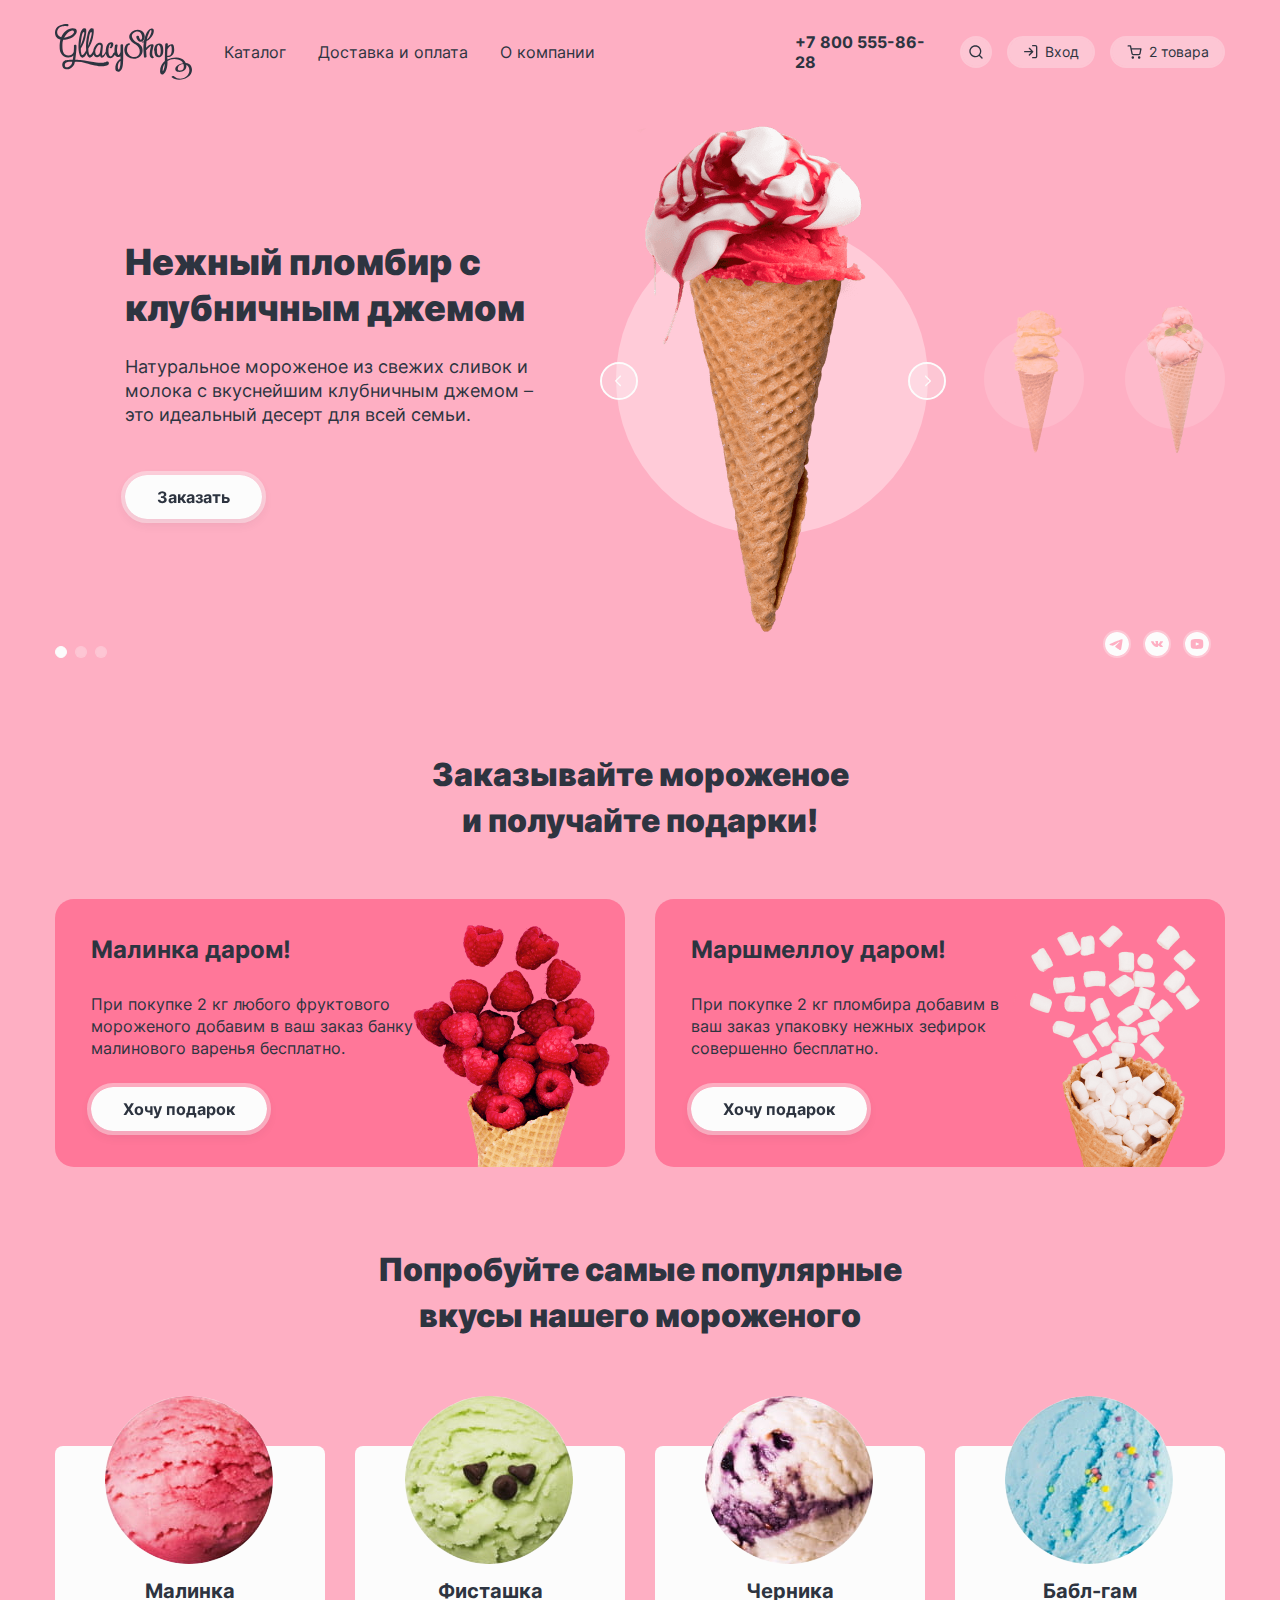
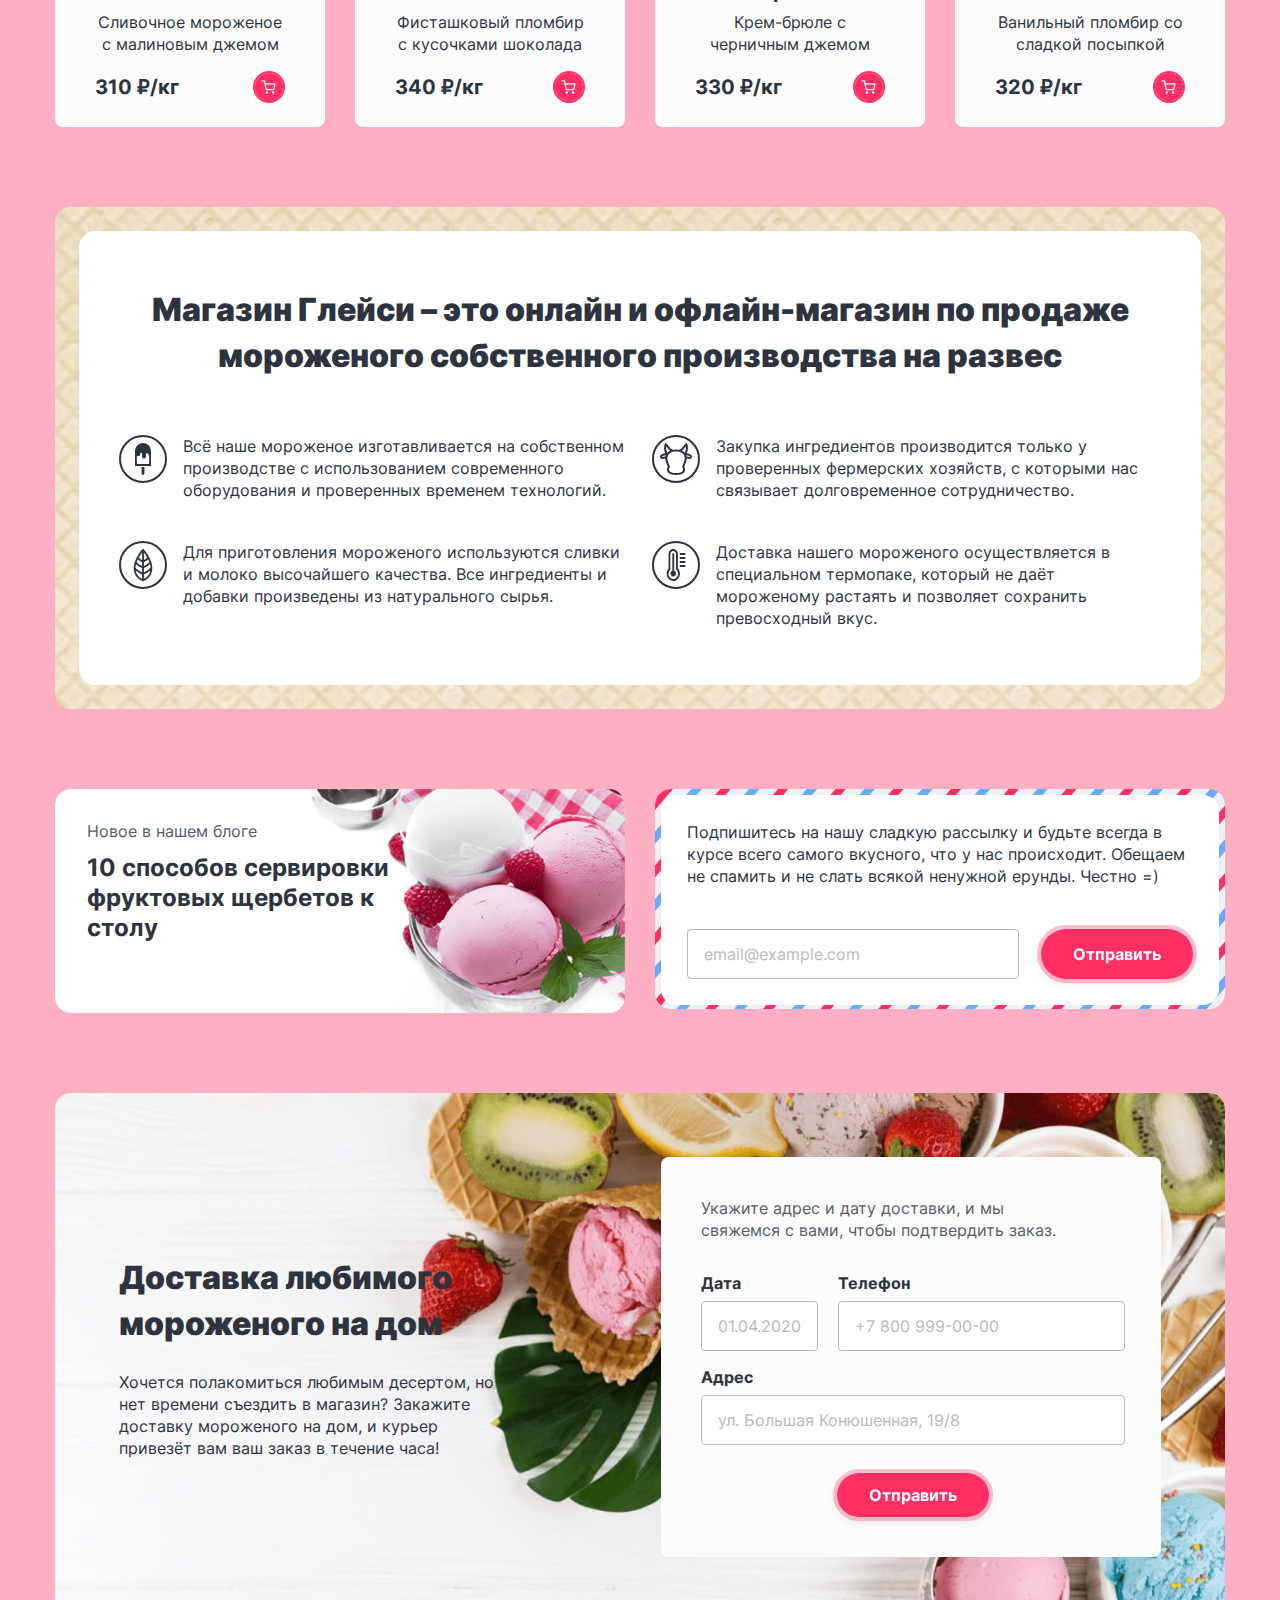
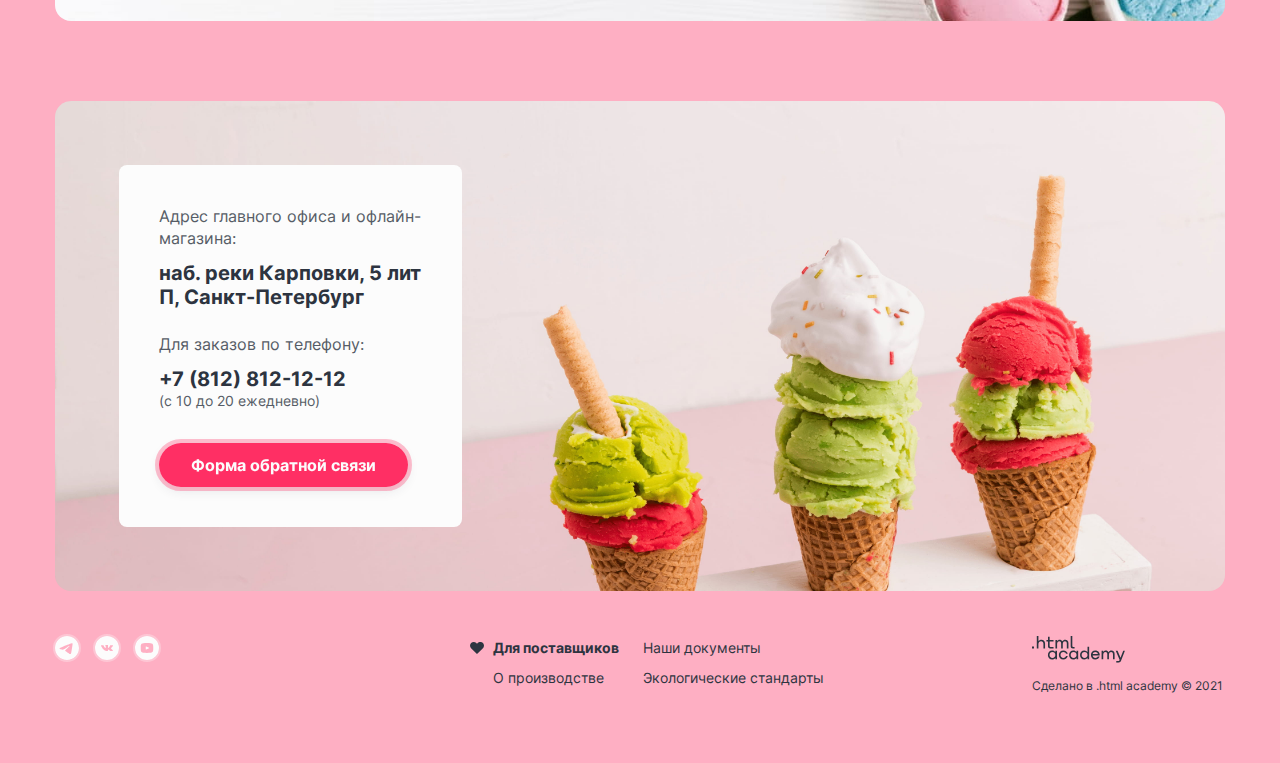
==== commit e667f2a1: ":heavy_check_mark: Сборка #7" ====
--- a/7/index.html
+++ b/7/index.html
@@ -45,7 +45,8 @@
           </li>
           <li class="navigation-user-item">
             <a class="navigation-user-link  navigation-user-login link-color" href="#">
-              <svg class="navigation-user-icon" aria-hidden="true" focusable="false" width="16" height="16" viewBox="0 0 16 16" fill="currentColor" xmlns="http://www.w3.org/2000/svg">
+              <svg class="navigation-user-icon" aria-hidden="true" focusable="false" width="16" height="16"
+                viewBox="0 0 16 16" fill="currentColor" xmlns="http://www.w3.org/2000/svg">
                 <path fill-rule="evenodd" clip-rule="evenodd"
                   d="M9 1.66667C9 1.29848 9.29848 1 9.66667 1h2.66663a1.9997 1.9997 0 0 1 1.4142.58579A1.9999 1.9999 0 0 1 14.3333 3v9.3333c0 .5305-.2107 1.0392-.5858 1.4142-.375.3751-.8837.5858-1.4142.5858H9.66667c-.36819 0-.66667-.2984-.66667-.6666 0-.3682.29848-.6667.66667-.6667h2.66663c.1768 0 .3464-.0702.4714-.1953A.66635.66635 0 0 0 13 12.3333V3a.66637.66637 0 0 0-.1953-.4714.66662.66662 0 0 0-.4714-.19527H9.66667C9.29848 2.33333 9 2.03486 9 1.66667ZM5.86189 3.86193c.26035-.26035.68246-.26035.94281 0l3.3291 3.3291a.6892.6892 0 0 1 .0486.05313.6624.6624 0 0 1 .0804.12379c.0451.08986.0705.19132.0705.29872 0 .10862-.0259.21118-.072.30179a.6671.6671 0 0 1-.0737.11432.66753.66753 0 0 1-.0541.05978L6.8047 11.4714c-.26035.2604-.68246.2604-.94281 0-.26035-.2603-.26035-.6825 0-.9428l2.19526-2.19527H1.66667C1.29848 8.33333 1 8.03486 1 7.66667S1.29848 7 1.66667 7h6.39048L5.86189 4.80474c-.26035-.26035-.26035-.68246 0-.94281Z" />
               </svg>
@@ -75,6 +76,25 @@
                 <li class="slider-gallery-item slider-gallery-item-current">
                   <img class="slider-image" src="./images/slider/big-cone-strawberry.png" width="306" height="507"
                     alt="Мороженое пломбир с клубничным джемом в рожке.">
+                  <div class="slider-gallery-buttons">
+                    <a class="button slider-gallery-button slider-gallery-button-prev" type="button" href="#">
+                      <svg class="slider-gallery-button-icon" aria-hidden="true" focusable="false" width="16"
+                        height="16" viewBox="0 0 16 16" fill="currentColor" xmlns="http://www.w3.org/2000/svg">
+                        <path fill-rule="evenodd" clip-rule="evenodd"
+                          d="M7.13526 2.8647C6.87557 2.605 6.45451 2.605 6.19481 2.8647C5.93511 3.12439 5.93511 3.54545 6.19481 3.80515L10.3961 8.00643L6.19477 12.2077C5.93508 12.4674 5.93508 12.8885 6.19477 13.1482C6.45447 13.4079 6.87553 13.4079 7.13523 13.1482L11.804 8.47944C11.8049 8.47852 11.8058 8.47759 11.8068 8.47666C12.0665 8.21696 12.0665 7.79591 11.8068 7.53621L7.13526 2.8647Z" />
+                      </svg>
+
+                      <span class="visually-hidden">Предыдущий слайдер</span>
+                    </a>
+                    <a class="button slider-gallery-button slider-gallery-button-next" type="button" href="#">
+                      <svg class="slider-gallery-button-icon" aria-hidden="true" focusable="false" width="16"
+                        height="16" viewBox="0 0 16 16" fill="currentColor" xmlns="http://www.w3.org/2000/svg">
+                        <path fill-rule="evenodd" clip-rule="evenodd"
+                          d="M7.13526 2.8647C6.87557 2.605 6.45451 2.605 6.19481 2.8647C5.93511 3.12439 5.93511 3.54545 6.19481 3.80515L10.3961 8.00643L6.19477 12.2077C5.93508 12.4674 5.93508 12.8885 6.19477 13.1482C6.45447 13.4079 6.87553 13.4079 7.13523 13.1482L11.804 8.47944C11.8049 8.47852 11.8058 8.47759 11.8068 8.47666C12.0665 8.21696 12.0665 7.79591 11.8068 7.53621L7.13526 2.8647Z" />
+                      </svg>
+                      <span class="visually-hidden">Следующий слайдер</span>
+                    </a>
+                  </div>
                 </li>
                 <li class="slider-gallery-item slider-gallery-item-preview">
                   <img class="slider-image" src="./images/slider/small-cone-banana.png" width="66" height="150"
@@ -89,18 +109,41 @@
             <!-- <li class="slider-item">
               <div class="slider-inner">
                 <h2 class="slider-title">Сливочное мороженое со вкусом банана</h2>
-                <p class="slider-description">Сливочное мороженое с ярким банановым вкусом подарит вам свежесть и наслаждение даже в самый жаркий летний день.</p>
+                <p class="slider-description">Сливочное мороженое с ярким банановым вкусом подарит вам свежесть и
+                  наслаждение даже в самый жаркий летний день.</p>
                 <a class="button slider-button" href="#">Заказать</a>
               </div>
-              <ul  class="slider-gallery">
+              <ul class="slider-gallery">
                 <li class="slider-gallery-item slider-gallery-item-current">
-                  <img class="slider-image" src="./images/slider/big-cone-banana.png" width="306" height="507" alt="Мороженое сливочное со вкусом банана в рожке.">
-                </li>
-                <li class="slider-gallery-item slider-gallery-item-preview">
-                  <img class="slider-image" src="./images/slider/small-cone-caramel-and-marshmello.png" width="66" height="150" alt="Мороженое пломбир карамельный с маршмеллоу в рожке.">
-                </li>
-                <li class="slider-gallery-item slider-gallery-item-preview">
-                  <img class="slider-image" src="./images/slider/small-cone-strawberry.png" width="66" height="150" alt="Мороженое пломбир с клубничным джемом в рожке.">
+                  <img class="slider-image" src="./images/slider/big-cone-banana.png" width="306" height="507"
+                    alt="Мороженое сливочное со вкусом банана в рожке.">
+                  <div class="slider-gallery-buttons">
+                    <a class="button slider-gallery-button slider-gallery-button-prev" type="button" href="#">
+                      <svg class="slider-gallery-button-icon" aria-hidden="true" focusable="false" width="16"
+                        height="16" viewBox="0 0 16 16" fill="currentColor" xmlns="http://www.w3.org/2000/svg">
+                        <path fill-rule="evenodd" clip-rule="evenodd"
+                          d="M7.13526 2.8647C6.87557 2.605 6.45451 2.605 6.19481 2.8647C5.93511 3.12439 5.93511 3.54545 6.19481 3.80515L10.3961 8.00643L6.19477 12.2077C5.93508 12.4674 5.93508 12.8885 6.19477 13.1482C6.45447 13.4079 6.87553 13.4079 7.13523 13.1482L11.804 8.47944C11.8049 8.47852 11.8058 8.47759 11.8068 8.47666C12.0665 8.21696 12.0665 7.79591 11.8068 7.53621L7.13526 2.8647Z" />
+                      </svg>
+
+                      <span class="visually-hidden">Предыдущий слайдер</span>
+                    </a>
+                    <a class="button slider-gallery-button slider-gallery-button-next" type="button" href="#">
+                      <svg class="slider-gallery-button-icon" aria-hidden="true" focusable="false" width="16"
+                        height="16" viewBox="0 0 16 16" fill="currentColor" xmlns="http://www.w3.org/2000/svg">
+                        <path fill-rule="evenodd" clip-rule="evenodd"
+                          d="M7.13526 2.8647C6.87557 2.605 6.45451 2.605 6.19481 2.8647C5.93511 3.12439 5.93511 3.54545 6.19481 3.80515L10.3961 8.00643L6.19477 12.2077C5.93508 12.4674 5.93508 12.8885 6.19477 13.1482C6.45447 13.4079 6.87553 13.4079 7.13523 13.1482L11.804 8.47944C11.8049 8.47852 11.8058 8.47759 11.8068 8.47666C12.0665 8.21696 12.0665 7.79591 11.8068 7.53621L7.13526 2.8647Z" />
+                      </svg>
+                      <span class="visually-hidden">Следующий слайдер</span>
+                    </a>
+                  </div>
+                </li>
+                <li class="slider-gallery-item slider-gallery-item-preview">
+                  <img class="slider-image" src="./images/slider/small-cone-caramel-and-marshmello.png" width="66"
+                    height="150" alt="Мороженое пломбир карамельный с маршмеллоу в рожке.">
+                </li>
+                <li class="slider-gallery-item slider-gallery-item-preview">
+                  <img class="slider-image" src="./images/slider/small-cone-strawberry.png" width="66" height="150"
+                    alt="Мороженое пломбир с клубничным джемом в рожке.">
                 </li>
               </ul>
             </li> -->
@@ -113,16 +156,6 @@
               <ul  class="slider-gallery">
                 <li class="slider-gallery-item slider-gallery-item-current">
                   <img class="slider-image" src="./images/slider/big-cone-caramel-and-marshmello.png" width="306" height="507" alt="Мороженое пломбир карамельный с маршмеллоу в рожке.">
-                </li>
-                <li class="slider-gallery-item slider-gallery-item-preview">
-                  <img class="slider-image" src="./images/slider/small-cone-strawberry.png" width="66" height="150" alt="Мороженое пломбир с клубничным джемом в рожке.">
-                </li>
-                <li class="slider-gallery-item slider-gallery-item-preview">
-                  <img class="slider-image" src="./images/slider/small-cone-banana.png" width="66" height="150" alt="Мороженое сливочное со вкусом банана в рожке.">
-                </li>
-              </ul>
-            </li> -->
-          </ul>
           <div class="slider-gallery-buttons">
             <a class="button slider-gallery-button slider-gallery-button-prev" type="button" href="#">
               <svg class="slider-gallery-button-icon" aria-hidden="true" focusable="false" width="16" height="16" viewBox="0 0 16 16" fill="currentColor"
@@ -142,6 +175,16 @@
               <span class="visually-hidden">Следующий слайдер</span>
             </a>
           </div>
+                </li>
+                <li class="slider-gallery-item slider-gallery-item-preview">
+                  <img class="slider-image" src="./images/slider/small-cone-strawberry.png" width="66" height="150" alt="Мороженое пломбир с клубничным джемом в рожке.">
+                </li>
+                <li class="slider-gallery-item slider-gallery-item-preview">
+                  <img class="slider-image" src="./images/slider/small-cone-banana.png" width="66" height="150" alt="Мороженое сливочное со вкусом банана в рожке.">
+                </li>
+              </ul>
+            </li> -->
+          </ul>
           <ol class="pagination-list slider-pagination">
             <li class="slider-pagination-item">
               <a class="slider-pagination-button slider-pagination-button-current" href="#">
@@ -162,8 +205,8 @@
           <ul class="social-list">
             <li class="social-item">
               <a class="social-link" href="https://t.me/htmlacademy">
-                <svg class="social-link-icon" aria-hidden="true" focusable="false" width="24" height="24" viewBox="0 0 24 24" fill="none"
-                  xmlns="http://www.w3.org/2000/svg">
+                <svg class="social-link-icon" aria-hidden="true" focusable="false" width="24" height="24"
+                  viewBox="0 0 24 24" fill="none" xmlns="http://www.w3.org/2000/svg">
                   <path fill-rule="evenodd" clip-rule="evenodd"
                     d="M24 12C24 18.627 18.627 24 12 24C5.373 24 0 18.627 0 12C0 5.373 5.373 0 12 0C18.627 0 24 5.373 24 12ZM12.43 8.859C11.263 9.344 8.93 10.349 5.432 11.873C4.864 12.099 4.566 12.32 4.539 12.536C4.493 12.902 4.951 13.046 5.573 13.241C5.658 13.268 5.746 13.295 5.836 13.325C6.449 13.524 7.273 13.757 7.701 13.766C8.09 13.774 8.524 13.614 9.003 13.286C12.271 11.079 13.958 9.964 14.064 9.94C14.139 9.923 14.243 9.901 14.313 9.964C14.383 10.026 14.376 10.144 14.369 10.176C14.323 10.369 12.529 12.038 11.599 12.902C11.309 13.171 11.104 13.362 11.062 13.406C10.968 13.503 10.872 13.596 10.78 13.685C10.21 14.233 9.784 14.645 10.804 15.317C11.294 15.64 11.686 15.907 12.077 16.173C12.504 16.464 12.93 16.754 13.482 17.116C13.622 17.208 13.756 17.303 13.887 17.396C14.384 17.751 14.831 18.069 15.383 18.019C15.703 17.989 16.035 17.688 16.203 16.789C16.6 14.663 17.382 10.059 17.563 8.161C17.574 8.00341 17.5673 7.84509 17.543 7.689C17.5285 7.56293 17.4671 7.44693 17.371 7.364C17.228 7.247 17.006 7.222 16.906 7.224C16.455 7.232 15.763 7.473 12.43 8.859Z"
                     fill="#FCFCFC" />
@@ -173,8 +216,8 @@
             </li>
             <li class="social-item">
               <a class="social-link" href="https://vk.com/htmlacademy">
-                <svg class="social-link-icon" aria-hidden="true" focusable="false" width="24" height="24" viewBox="0 0 24 24" fill="none"
-                  xmlns="http://www.w3.org/2000/svg">
+                <svg class="social-link-icon" aria-hidden="true" focusable="false" width="24" height="24"
+                  viewBox="0 0 24 24" fill="none" xmlns="http://www.w3.org/2000/svg">
                   <path fill-rule="evenodd" clip-rule="evenodd"
                     d="M24 12a12 12 0 1 1-24 0 12 12 0 0 1 24 0Zm-11.41 2.97h-.72s-1.58.09-2.98-1.18C7.37 12.4 6.03 9.65 6.03 9.65s-.07-.18 0-.27c.1-.1.36-.1.36-.1l1.72-.01s.16.02.27.1c.1.05.15.17.15.17s.28.61.65 1.17c.71 1.08 1.05 1.32 1.29 1.2.35-.16.25-1.53.25-1.53s0-.5-.18-.71c-.14-.17-.41-.22-.53-.24-.1-.01.06-.2.26-.3.31-.13.86-.13 1.5-.13.5 0 .65.03.84.07.46.1.44.41.41 1.08l-.02.7v.18c-.01.34-.02.73.23.88.13.07.45 0 1.26-1.19.38-.56.66-1.23.66-1.23s.07-.12.16-.17c.1-.05.24-.04.24-.04h1.8s.54-.06.63.15c.1.23-.2.75-.94 1.61-.7.82-1.03 1.12-1 1.38.01.2.23.38.66.72.89.73 1.13 1.1 1.18 1.2l.01.01c.4.58-.44.62-.44.62l-1.6.02s-.34.06-.8-.2a3.94 3.94 0 0 1-.69-.6c-.33-.34-.65-.66-.91-.58-.45.12-.44.96-.44.96s0 .18-.1.28c-.1.1-.32.12-.32.12Z"
                     fill="#FCFCFC" />
@@ -184,8 +227,8 @@
             </li>
             <li class="social-item">
               <a class="social-link " href="https://www.youtube.com/user/htmlacademyru">
-                <svg class="social-link-icon" aria-hidden="true" focusable="false" width="24" height="24" viewBox="0 0 24 24" fill="none"
-                  xmlns="http://www.w3.org/2000/svg">
+                <svg class="social-link-icon" aria-hidden="true" focusable="false" width="24" height="24"
+                  viewBox="0 0 24 24" fill="none" xmlns="http://www.w3.org/2000/svg">
                   <path
                     d="m14 11.8-2.8-1.32c-.25-.11-.45.01-.45.29v2.46c0 .28.2.4.45.29L14 12.2c.25-.12.25-.3 0-.42ZM12 0a12 12 0 1 0 0 24 12 12 0 0 0 0-24Zm0 16.88c-6.14 0-6.25-.56-6.25-4.88s.1-4.88 6.25-4.88c6.14 0 6.25.56 6.25 4.88s-.1 4.88-6.25 4.88Z"
                     fill="#FCFCFC" />
@@ -223,8 +266,8 @@
               <p class="product-card-inner">
                 <b class="product-card-price">310 ₽/кг</b>
                 <a class="button product-card-button" href="#">
-                  <svg class="product-card-button-image" aria-hidden="true" focusable="false" width="16" height="16" viewBox="0 0 16 16" fill="currentColor"
-                    xmlns="http://www.w3.org/2000/svg">
+                  <svg class="product-card-button-image" aria-hidden="true" focusable="false" width="16" height="16"
+                    viewBox="0 0 16 16" fill="currentColor" xmlns="http://www.w3.org/2000/svg">
                     <path fill-rule="evenodd" clip-rule="evenodd"
                       d="M1.16667 1.25C.79847 1.25.5 1.54848.5 1.91667c0 .36819.29848.66666.66667.66666h1.77127l.46743 2.33539a.66396.66396 0 0 0 .01063.0531l.96738 4.83333.00012.00056a1.8254 1.8254 0 0 0 .64571 1.06579c.3319.2672.74674.4098 1.17262.4033h5.62067a1.82555 1.82555 0 0 0 1.8185-1.46965l.001-.00499.9271-4.86144a.6669.6669 0 0 0-.1412-.54985.66678.66678 0 0 0-.5137-.24171H4.61072L4.1381 1.78583C4.07574 1.47426 3.80215 1.25 3.4844 1.25H1.16667Zm4.52431 8.29444L4.87759 5.4805h8.23081l-.7756 4.06686a.4923.4923 0 0 1-.1737.28555.4923.4923 0 0 1-.3181.10871v-.00013H6.19614v-.00012l-.01277.00025a.49218.49218 0 0 1-.4922-.39622l-.00019-.00096ZM4.55739 13.5054c0-.6879.55771-1.2457 1.24568-1.2457.68798 0 1.24569.5578 1.24569 1.2457 0 .688-.55771 1.2457-1.24569 1.2457-.68797 0-1.24568-.5577-1.24568-1.2457Zm6.37331 0c0-.6879.5577-1.2457 1.2457-1.2457.688 0 1.2457.5578 1.2457 1.2457 0 .688-.5577 1.2457-1.2457 1.2457-.688 0-1.2457-.5577-1.2457-1.2457Z" />
                   </svg>
@@ -257,8 +300,8 @@
               <p class="product-card-inner">
                 <b class="product-card-price">330 ₽/кг</b>
                 <a class="button product-card-button" href="#">
-                  <svg class="product-card-button-image" aria-hidden="true" focusable="false" width="16" height="16" viewBox="0 0 16 16" fill="currentColor"
-                    xmlns="http://www.w3.org/2000/svg">
+                  <svg class="product-card-button-image" aria-hidden="true" focusable="false" width="16" height="16"
+                    viewBox="0 0 16 16" fill="currentColor" xmlns="http://www.w3.org/2000/svg">
                     <path fill-rule="evenodd" clip-rule="evenodd"
                       d="M1.16667 1.25C.79847 1.25.5 1.54848.5 1.91667c0 .36819.29848.66666.66667.66666h1.77127l.46743 2.33539a.66396.66396 0 0 0 .01063.0531l.96738 4.83333.00012.00056a1.8254 1.8254 0 0 0 .64571 1.06579c.3319.2672.74674.4098 1.17262.4033h5.62067a1.82555 1.82555 0 0 0 1.8185-1.46965l.001-.00499.9271-4.86144a.6669.6669 0 0 0-.1412-.54985.66678.66678 0 0 0-.5137-.24171H4.61072L4.1381 1.78583C4.07574 1.47426 3.80215 1.25 3.4844 1.25H1.16667Zm4.52431 8.29444L4.87759 5.4805h8.23081l-.7756 4.06686a.4923.4923 0 0 1-.1737.28555.4923.4923 0 0 1-.3181.10871v-.00013H6.19614v-.00012l-.01277.00025a.49218.49218 0 0 1-.4922-.39622l-.00019-.00096ZM4.55739 13.5054c0-.6879.55771-1.2457 1.24568-1.2457.68798 0 1.24569.5578 1.24569 1.2457 0 .688-.55771 1.2457-1.24569 1.2457-.68797 0-1.24568-.5577-1.24568-1.2457Zm6.37331 0c0-.6879.5577-1.2457 1.2457-1.2457.688 0 1.2457.5578 1.2457 1.2457 0 .688-.5577 1.2457-1.2457 1.2457-.688 0-1.2457-.5577-1.2457-1.2457Z" />
                   </svg>
@@ -321,7 +364,7 @@
                 самого вкусного, что у нас происходит. Обещаем не спамить и не слать всякой ненужной ерунды. Честно =)
               </p>
               <form class="subscription-form" action="https://echo.htmlacademy.ru/" method="post">
-                <input class="form-field" type="email" name="subscriber-email" placeholder="email@example.com">
+                <input class="form-field subscription-field" type="email" name="subscriber-email" placeholder="email@example.com">
                 <button class="button button-bright form-button" type="submit">Отправить</button>
               </form>
             </section>
@@ -372,8 +415,8 @@
           <ul class="social-list">
             <li class="social-item">
               <a class="social-link" href="https://t.me/htmlacademy">
-                <svg class="social-link-icon" aria-hidden="true" focusable="false" width="24" height="24" viewBox="0 0 24 24" fill="none"
-                  xmlns="http://www.w3.org/2000/svg">
+                <svg class="social-link-icon" aria-hidden="true" focusable="false" width="24" height="24"
+                  viewBox="0 0 24 24" fill="none" xmlns="http://www.w3.org/2000/svg">
                   <path fill-rule="evenodd" clip-rule="evenodd"
                     d="M24 12C24 18.627 18.627 24 12 24C5.373 24 0 18.627 0 12C0 5.373 5.373 0 12 0C18.627 0 24 5.373 24 12ZM12.43 8.859C11.263 9.344 8.93 10.349 5.432 11.873C4.864 12.099 4.566 12.32 4.539 12.536C4.493 12.902 4.951 13.046 5.573 13.241C5.658 13.268 5.746 13.295 5.836 13.325C6.449 13.524 7.273 13.757 7.701 13.766C8.09 13.774 8.524 13.614 9.003 13.286C12.271 11.079 13.958 9.964 14.064 9.94C14.139 9.923 14.243 9.901 14.313 9.964C14.383 10.026 14.376 10.144 14.369 10.176C14.323 10.369 12.529 12.038 11.599 12.902C11.309 13.171 11.104 13.362 11.062 13.406C10.968 13.503 10.872 13.596 10.78 13.685C10.21 14.233 9.784 14.645 10.804 15.317C11.294 15.64 11.686 15.907 12.077 16.173C12.504 16.464 12.93 16.754 13.482 17.116C13.622 17.208 13.756 17.303 13.887 17.396C14.384 17.751 14.831 18.069 15.383 18.019C15.703 17.989 16.035 17.688 16.203 16.789C16.6 14.663 17.382 10.059 17.563 8.161C17.574 8.00341 17.5673 7.84509 17.543 7.689C17.5285 7.56293 17.4671 7.44693 17.371 7.364C17.228 7.247 17.006 7.222 16.906 7.224C16.455 7.232 15.763 7.473 12.43 8.859Z"
                     fill="#FCFCFC" />
@@ -383,8 +426,8 @@
             </li>
             <li class="social-item">
               <a class="social-link" href="https://vk.com/htmlacademy">
-                <svg class="social-link-icon" aria-hidden="true" focusable="false" width="24" height="24" viewBox="0 0 24 24" fill="none"
-                  xmlns="http://www.w3.org/2000/svg">
+                <svg class="social-link-icon" aria-hidden="true" focusable="false" width="24" height="24"
+                  viewBox="0 0 24 24" fill="none" xmlns="http://www.w3.org/2000/svg">
                   <path fill-rule="evenodd" clip-rule="evenodd"
                     d="M24 12a12 12 0 1 1-24 0 12 12 0 0 1 24 0Zm-11.41 2.97h-.72s-1.58.09-2.98-1.18C7.37 12.4 6.03 9.65 6.03 9.65s-.07-.18 0-.27c.1-.1.36-.1.36-.1l1.72-.01s.16.02.27.1c.1.05.15.17.15.17s.28.61.65 1.17c.71 1.08 1.05 1.32 1.29 1.2.35-.16.25-1.53.25-1.53s0-.5-.18-.71c-.14-.17-.41-.22-.53-.24-.1-.01.06-.2.26-.3.31-.13.86-.13 1.5-.13.5 0 .65.03.84.07.46.1.44.41.41 1.08l-.02.7v.18c-.01.34-.02.73.23.88.13.07.45 0 1.26-1.19.38-.56.66-1.23.66-1.23s.07-.12.16-.17c.1-.05.24-.04.24-.04h1.8s.54-.06.63.15c.1.23-.2.75-.94 1.61-.7.82-1.03 1.12-1 1.38.01.2.23.38.66.72.89.73 1.13 1.1 1.18 1.2l.01.01c.4.58-.44.62-.44.62l-1.6.02s-.34.06-.8-.2a3.94 3.94 0 0 1-.69-.6c-.33-.34-.65-.66-.91-.58-.45.12-.44.96-.44.96s0 .18-.1.28c-.1.1-.32.12-.32.12Z"
                     fill="#FCFCFC" />
@@ -394,8 +437,8 @@
             </li>
             <li class="social-item">
               <a class="social-link " href="https://www.youtube.com/user/htmlacademyru">
-                <svg class="social-link-icon" aria-hidden="true" focusable="false" width="24" height="24" viewBox="0 0 24 24" fill="none"
-                  xmlns="http://www.w3.org/2000/svg">
+                <svg class="social-link-icon" aria-hidden="true" focusable="false" width="24" height="24"
+                  viewBox="0 0 24 24" fill="none" xmlns="http://www.w3.org/2000/svg">
                   <path
                     d="m14 11.8-2.8-1.32c-.25-.11-.45.01-.45.29v2.46c0 .28.2.4.45.29L14 12.2c.25-.12.25-.3 0-.42ZM12 0a12 12 0 1 0 0 24 12 12 0 0 0 0-24Zm0 16.88c-6.14 0-6.25-.56-6.25-4.88s.1-4.88 6.25-4.88c6.14 0 6.25.56 6.25 4.88s-.1 4.88-6.25 4.88Z"
                     fill="#FCFCFC" />
--- a/7/styles/styles.css
+++ b/7/styles/styles.css
@@ -67,7 +67,7 @@
   color: #2d3440;
   background-clip: padding-box;
   border: none;
-  -webkit-border-radius: 26px;
+  transform: translateZ(0);
   border-radius: 26px;
   text-decoration: none;
   cursor: pointer;
@@ -207,6 +207,7 @@
 .navigation-list {
   display: flex;
   flex-wrap: wrap;
+  justify-content: flex-start;
   align-items: center;
   margin: 0;
   padding: 0;
@@ -215,7 +216,7 @@
 
 .navigation-link {
   display: inline-block;
-  padding: 8px 16px;
+  padding: 6px 14px;
   text-align: center;
   background-clip: padding-box;
   border: 2px solid transparent;
@@ -235,6 +236,7 @@
 .navigation-link[href]:focus {
   background-color: rgba(252, 252, 252, 0.5);
   border: 2px solid #2d3440;
+  outline: none;
 }
 
 .navigation-link-current {
@@ -244,34 +246,39 @@
 }
 
 .header-contact {
-  width: 150px;
-  margin-right: 16px;
-}
-
-.header-contact-link {
-  display: block;
-  padding: 19px 0;
-  font-weight: 700;
-}
-
-.navigation-user {
   display: flex;
   flex-wrap: wrap;
   align-items: center;
-  width: 270px;
+  width: 150px;
+  margin-right: 15px;
+}
+
+.header-contact-link {
+  font-weight: 700;
+}
+
+.header-contact-link[href]:hover {
+  opacity: 0.5;
+}
+
+.navigation-user {
+  display: flex;
+  flex-wrap: wrap;
+  align-items: center;
+  max-width: 270px;
   margin: 0;
   padding: 0;
   list-style-type: none;
 }
 
 .navigation-user-item + .navigation-user-item {
-  margin-left: 16px;
+  margin-left: 15px;
 }
 
 .navigation-user-link {
   display: inline-block;
   min-height: 32px;
-  padding: 5px 12px;
+  padding: 4px 14px;
   box-sizing: border-box;
   font-size: 14px;
   text-align: center;
@@ -294,10 +301,12 @@
 .navigation-user-link[href]:focus {
   background-color: rgba(252, 252, 252, 0.5);
   border: 2px solid #2d3440;
+  outline: none;
 }
 
 .navigation-user-search {
   position: relative;
+  display: flex;
   min-width: 32px;
   padding: 6px;
   border-radius: 50%;
@@ -315,14 +324,14 @@
 .navigation-user-login {
   position: relative;
   min-width: 88px;
-  padding-left: 38px;
+  padding-left: 35px;
 }
 
 .navigation-user-cart {
   min-width: 115px;
-  padding-left: 38px;
-  background-image: url("../images/user-navigation-cart.svg");
-  background-position: left 16px center;
+  padding-left: 36px;
+  background-image: url(../images/user-navigation-cart.svg);
+  background-position: 15px center;
   background-repeat: no-repeat;
   background-size: 16px 16px;
 }
@@ -338,7 +347,7 @@
 
 .navigation-user-login .navigation-user-icon {
   right: auto;
-  left: 16px;
+  left: 14px;
   margin: auto 0;
 }
 
@@ -353,6 +362,9 @@
 
 /* Slider */
 .slider {
+  display: flex;
+  flex-wrap: wrap;
+  justify-content: space-between;
   margin-bottom: 80px;
 }
 
@@ -366,10 +378,6 @@
 .slider-item {
   display: flex;
   align-items: center;
-}
-
-.slider-inner {
-  width: 470px;
 }
 
 .slider-title {
@@ -410,8 +418,8 @@
 
 .slider-gallery-item-current {
   position: relative;
-  margin-right: 37px;
-  padding: 0 21px;
+  margin-right: 42px;
+  padding: 0 20px;
 }
 
 .slider-gallery-item-current::before {
@@ -451,6 +459,16 @@
   display: block;
 }
 
+.slider-gallery-buttons {
+  position: absolute;
+  top: 50%;
+  left: 4px;
+  width: 100%;
+  display: flex;
+  justify-content: space-between;
+  transform: translateY(-45%);
+}
+
 .slider-gallery-button {
   width: 38px;
   height: 38px;
@@ -475,6 +493,7 @@
 .slider-gallery-button[href]:focus {
   background-color: rgba(252, 252, 252, 0.5);
   border: 2px solid #2d3440;
+  outline: none;
 }
 
 .slider-gallery-button .slider-gallery-button-icon {
@@ -499,6 +518,8 @@
 
 .slider-pagination {
   display: flex;
+  flex-wrap: wrap;
+  align-items: center;
 }
 
 .slider-pagination-item + .slider-pagination-item {
@@ -527,6 +548,7 @@
 
 .slider-pagination-button[href]:focus {
   border: 1px solid #2d3440;
+  outline: none;
 }
 
 .slider-pagination-button-current {
@@ -539,6 +561,10 @@
   margin: 0;
   padding: 0;
   list-style-type: none;
+}
+
+.slider.social-list + .slider.social-list {
+  margin-left: 16px;
 }
 
 /* Promo */
@@ -706,6 +732,7 @@
 
 .product-card-button[href]:focus {
   border: 2px solid #2d3440;
+  outline: none;
 }
 
 .product-card-button:disabled {
@@ -863,6 +890,60 @@
 .subscription-description {
   margin: 0;
   margin-bottom: 42px;
+}
+
+.subscription-form {
+  display: flex;
+  justify-content: space-between;
+}
+
+.form-field {
+  padding: 14px 16px;
+  color: #2d3440;
+  font: inherit;
+  font-weight: 400;
+  line-height: 20px;
+  border: 1px solid #b9b9b9;
+  background-color: #ffffff;
+  border-radius: 4px;
+  box-sizing: border-box;
+}
+
+.form-field::placeholder {
+  color: #b9b9b9;
+}
+
+.form-field:hover {
+  border: 1px solid #2d3440;
+}
+
+.form-field:focus {
+  border: 2px solid #2d3440;
+}
+
+.form-field-error {
+  border: 1px solid #ea5454;
+}
+
+.form-field-error:hover {
+  border: 2px solid #ea5454;
+}
+
+.form-field:disabled {
+  background-color: #e7e7e7;
+  border: 1px solid #b9b9b9;
+}
+
+.form-field:disabled::placeholder {
+  color: rgb(45, 52, 64, 0.65);
+}
+
+.form-field:disabled:hover::placeholder {
+  color: #2d3440;
+}
+
+.subscription-field {
+  width: 332px;
 }
 
 /* Delivery */
@@ -940,6 +1021,7 @@
   display: block;
   padding-bottom: 8px;
   font-weight: 700;
+  line-height: 20px;
 }
 
 .delivery-form-address {
@@ -1022,6 +1104,7 @@
 }
 
 .social-item + .social-item {
+  margin-bottom: 16px;
   margin-right: 16px;
 }
 
@@ -1063,6 +1146,20 @@
   line-height: 20px;
   color: #2d3440;
   text-decoration: none;
+}
+
+.footer-about-us-link:hover {
+  color: rgb(45, 52, 64, 0.5);
+}
+
+.footer-about-us-link:active {
+  color: #000000;
+}
+
+.footer-about-us-link:focus {
+  padding-bottom: 2px;
+  border-bottom: 1px solid #2d3440;
+  outline: none;
 }
 
 .footer-about-us-link-marked {
@@ -1097,6 +1194,20 @@
 
 .copyright-link {
   color: #2d3440;
+}
+
+.copyright-link:hover {
+  color: rgb(45, 52, 64, 0.5);
+}
+
+.copyright-link:active {
+  color: #000000;
+}
+
+.copyright-link:focus {
+  padding-bottom: 2px;
+  border-bottom: 1px solid #2d3440;
+  outline: none;
 }
 
 /* Inner Catalog */
@@ -1144,10 +1255,13 @@
   color: #2d3440;
 }
 
+.breadcrumbs-link[href]:hover {
+  color: rgb(45, 52, 64, 0.5)
+}
+
 .breadcrumbs-link-current {
   padding-bottom: 1px;
   border-bottom: 1px solid #000000;
-  /* подчеркивание border-bottom? */
 }
 
 .catalog-header {
@@ -1279,6 +1393,7 @@
 .pagination-link[href]:focus {
   background-color: rgba(252, 252, 252, 0.3);
   border: 1px solid #2d3440;
+  outline: none;
 }
 
 .pagination-current {
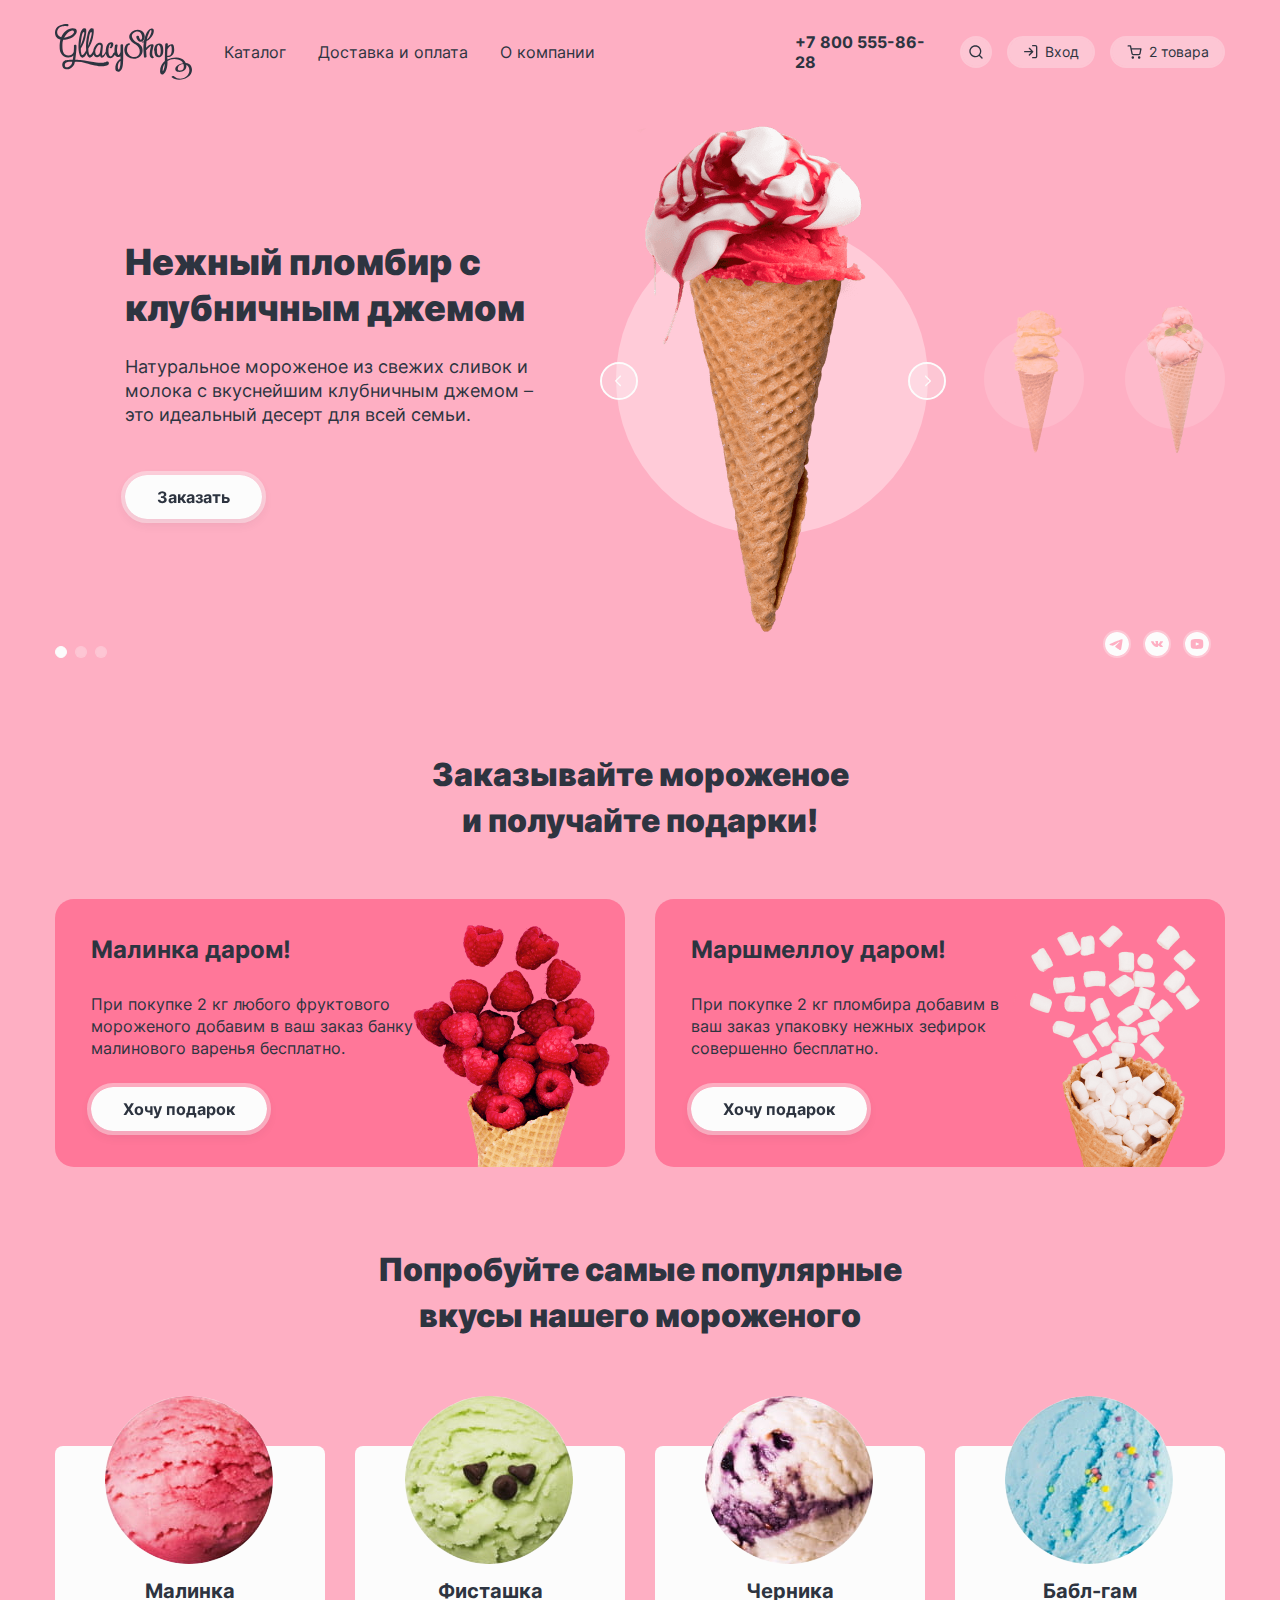
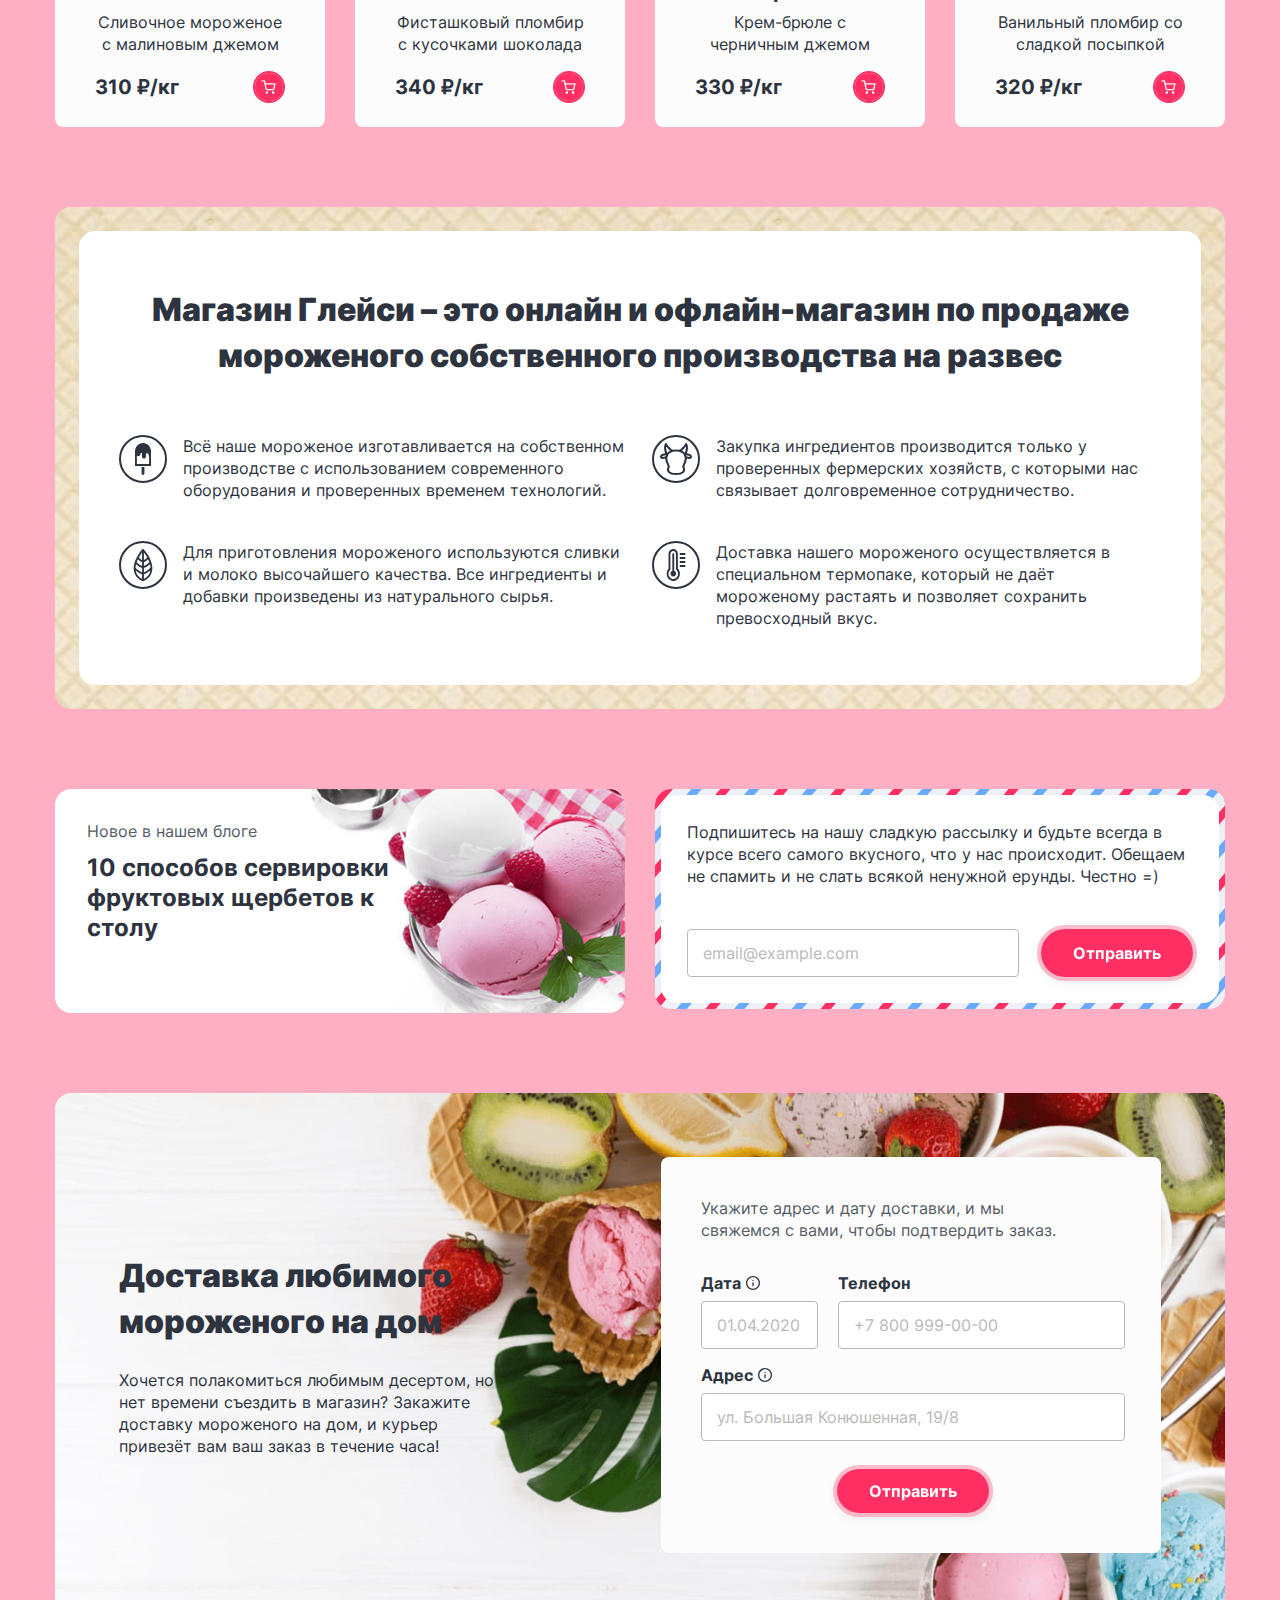
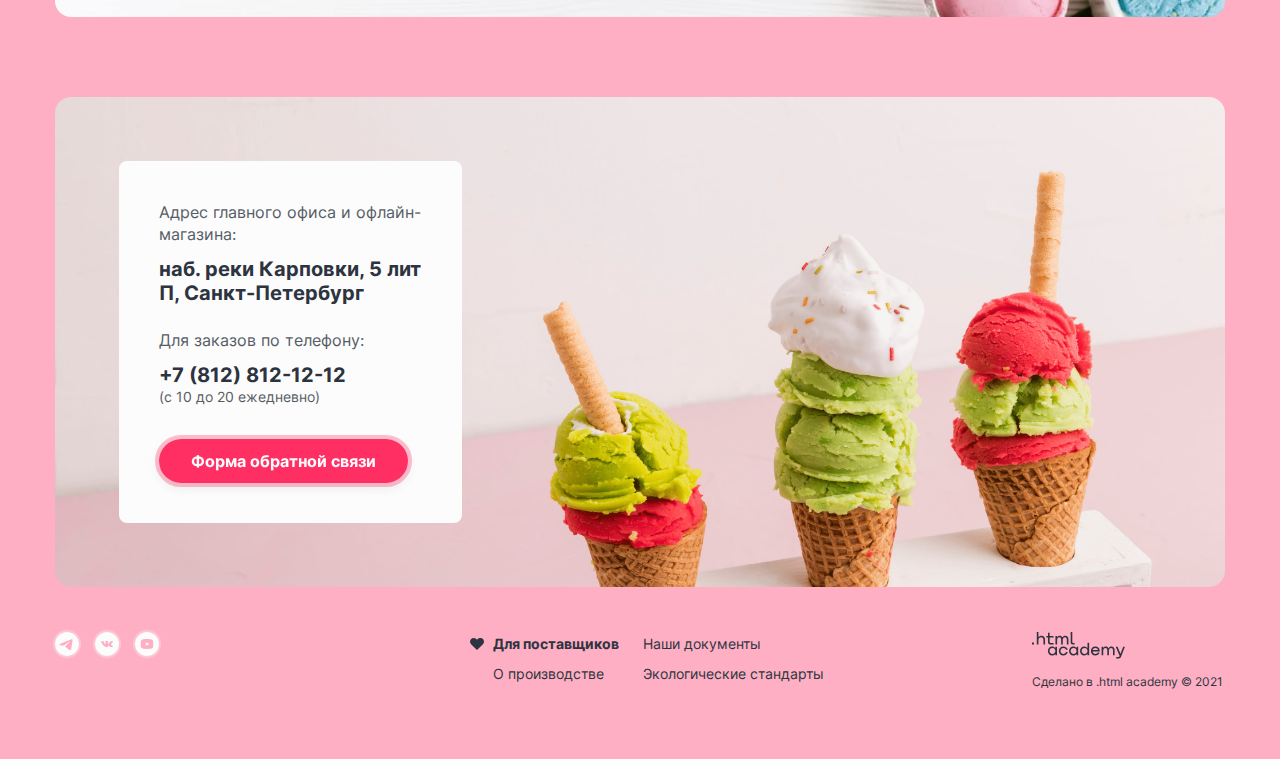
==== commit 72baf032: ":heavy_check_mark: Сборка #7" ====
--- a/7/index.html
+++ b/7/index.html
@@ -18,8 +18,29 @@
               alt="Логотип магазина «GllacyShop».">
           </a>
           <ul class="navigation-list">
+            <!-- Для активации текущего состояния добавить класс navigation-link-current -->
             <li class="navigation-item">
               <a class="navigation-link link-color" href="catalog.html">Каталог</a>
+              <div class="popover popover-navigation">
+                <ul class="popover-content popover-submenu popover-submenu-list">
+                  <!-- Для активации текущего состояния добавить класс popover-submenu-link-current -->
+                  <li class="popover-submenu-item">
+                    <a href="" class="popover-submenu-link popover-submenu-link-marked">Новинки</a>
+                  </li>
+                  <li class="popover-submenu-item">
+                    <a href="" class="popover-submenu-link">Сливочное</a>
+                  </li>
+                  <li class="popover-submenu-item">
+                    <a href="" class="popover-submenu-link">Щербеты</a>
+                  </li>
+                  <li class="popover-submenu-item">
+                    <a href="" class="popover-submenu-link">Фруктовый лед</a>
+                  </li>
+                  <li class="popover-submenu-item">
+                    <a href="" class="popover-submenu-link">Мелорин</a>
+                  </li>
+                </ul>
+              </div>
             </li>
             <li class="navigation-item">
               <a class="navigation-link link-color" href="#">Доставка и оплата</a>
@@ -33,6 +54,7 @@
           <a class="header-contact-link link-color" href="tel:+78128121212">+7 800 555-86-28</a>
         </div>
         <ul class="navigation-user">
+          <!-- Для активации текущего состояния добавить класс navigation-user-link-current -->
           <li class="navigation-user-item">
             <a class="navigation-user-link navigation-user-search link-color" href="#">
               <svg class="navigation-user-icon" aria-hidden="true" focusable="false" width="16" height="16"
@@ -40,8 +62,14 @@
                 <path fill-rule="evenodd" clip-rule="evenodd"
                   d="M2.6634 7.33c0-2.5773 2.0893-4.6666 4.6667-4.6666 2.5773 0 4.6666 2.0893 4.6666 4.6667 0 1.2573-.4972 2.3984-1.3057 3.2375a.6833.6833 0 0 0-.1234.1235c-.8391.8085-1.9803 1.3056-3.2375 1.3056-2.5774 0-4.6667-2.0893-4.6667-4.6666Zm8.4118 4.688a5.9747 5.9747 0 0 1-3.7451 1.3121c-3.3137 0-6-2.6863-6-6s2.6863-6 6-6 6 2.6863 6 6a5.9745 5.9745 0 0 1-1.3121 3.7451l2.4501 2.4501a.6667.6667 0 1 1-.9428.9429l-2.4501-2.4502Z" />
               </svg>
-              <span class="visually-hidden">Поиск</span>
+              <span class="visually-hidden">Поиск.</span>
             </a>
+            <div class="popover popover-search">
+              <form class="popover-search-form" action="https://echo.htmlacademy.ru/" method="post">
+                <label class="visually-hidden" for="search-bar">Поиск.</label>
+                <input class="form-field" type="search" id="search-bar" name="search-bar" placeholder="Поиск по сайту">
+              </form>
+            </div>
           </li>
           <li class="navigation-user-item">
             <a class="navigation-user-link  navigation-user-login link-color" href="#">
@@ -52,17 +80,71 @@
               </svg>
               Вход
             </a>
+            <div class="popover">
+              <div class="popover-content popover-login">
+                <h2 class="popover-title">Личный кабинет</h2>
+                <form class="popover-login-form" action="https://echo.htmlacademy.ru/" method="post">
+                  <label class="visually-hidden" for="user-email">Электронный адрес.</label>
+                  <input class="form-field login-field" type="text" id="user-email" name="user-email" placeholder="email@example.com">
+                  <label class="visually-hidden" for="password">Пароль.</label>
+                  <input class="form-field password-field" type="password" id="password" name="password">
+                  <div class="popover-login-inner">
+                    <button class="button button-bright popover-login-submit" type="submit">Войти</button>
+                    <p class="login-links-wrapper">
+                      <a class="login-link" href="#">Забыли пароль?</a>
+                      <a class="login-link" href="#">Регистрация</a>
+                    </p>
+                  </div>
+                </form>
+              </div>
+            </div>
           </li>
           <li class="navigation-user-item">
             <a class="navigation-user-link  navigation-user-cart link-color" href="#">
-              <span class="visually-hidden">Корзина</span>
+              <span class="visually-hidden">Корзина.</span>
               2 товара
             </a>
+            <div class="popover">
+              <!-- Для отображения пустой корзины переместить popover-close на блок popover-cart -->
+              <div class="popover-cart">
+                <h2 class="popover-title">Корзина</h2>
+                <ul class="popover-cart-list">
+                  <li class="popover-cart-item">
+                    <p class="popover-cart-product product-raspberry">
+                      <span class="popover-product-title">Малинка</span>
+                      <span class="popover-product-price">1 кг х 310 ₽</span>
+                    </p>
+                    <b class="popover-cart-price">310 ₽</b>
+                    <button class="button-delete" type="button">
+                      <span class="visually-hidden">Удалить.</span>
+                    </button>
+                  </li>
+                  <li class="popover-cart-item">
+                    <p class="popover-cart-product product-bubble-gum">
+                      <span class="popover-product-title">Бабл-гам</span>
+                      <span class="popover-product-price">1,5 кг х 320 ₽</span>
+                    </p>
+                    <b class="popover-cart-price">480 ₽</b>
+                    <button class="button-delete" type="button">
+                      <span class="visually-hidden">Удалить.</span>
+                    </button>
+                  </li>
+                </ul>
+                <div class="popover-cart-inner">
+                  <button class="button button-bright" type="button">Оформить заказ</button>
+                  <b class="popover-cart-total">Итого: 790 ₽</b>
+                </div>
+              </div>
+              <div class="popover-cart-empty popover-close">
+                <h2 class="visually-hidden">Корзина.</h2>
+                <span class="popover-text">Ваша корзина пока пуста</span>
+              </div>
+            </div>
           </li>
         </ul>
       </header>
       <main class="main-container main-index">
-        <h1 class="visually-hidden">Магазин мороженого Глейси</h1>
+        <h1 class="visually-hidden">Магазин мороженого Глейси.</h1>
         <section class="slider">
           <ul class="slider-list">
             <li class="slider-item slider-item-current">
@@ -73,26 +155,27 @@
                 <a class="button button-basic slider-button" href="#">Заказать</a>
               </div>
               <ul class="slider-gallery">
+                <!-- Для активации слайдера добавить класс slider-gallery-item-current к slider-gallery-item-->
                 <li class="slider-gallery-item slider-gallery-item-current">
                   <img class="slider-image" src="./images/slider/big-cone-strawberry.png" width="306" height="507"
                     alt="Мороженое пломбир с клубничным джемом в рожке.">
                   <div class="slider-gallery-buttons">
-                    <a class="button slider-gallery-button slider-gallery-button-prev" type="button" href="#">
+                    <a class="button slider-gallery-button slider-gallery-button-prev" href="#">
                       <svg class="slider-gallery-button-icon" aria-hidden="true" focusable="false" width="16"
                         height="16" viewBox="0 0 16 16" fill="currentColor" xmlns="http://www.w3.org/2000/svg">
                         <path fill-rule="evenodd" clip-rule="evenodd"
                           d="M7.13526 2.8647C6.87557 2.605 6.45451 2.605 6.19481 2.8647C5.93511 3.12439 5.93511 3.54545 6.19481 3.80515L10.3961 8.00643L6.19477 12.2077C5.93508 12.4674 5.93508 12.8885 6.19477 13.1482C6.45447 13.4079 6.87553 13.4079 7.13523 13.1482L11.804 8.47944C11.8049 8.47852 11.8058 8.47759 11.8068 8.47666C12.0665 8.21696 12.0665 7.79591 11.8068 7.53621L7.13526 2.8647Z" />
                       </svg>
 
-                      <span class="visually-hidden">Предыдущий слайдер</span>
+                      <span class="visually-hidden">Предыдущий слайдер.</span>
                     </a>
-                    <a class="button slider-gallery-button slider-gallery-button-next" type="button" href="#">
+                    <a class="button slider-gallery-button slider-gallery-button-next" href="#">
                       <svg class="slider-gallery-button-icon" aria-hidden="true" focusable="false" width="16"
                         height="16" viewBox="0 0 16 16" fill="currentColor" xmlns="http://www.w3.org/2000/svg">
                         <path fill-rule="evenodd" clip-rule="evenodd"
                           d="M7.13526 2.8647C6.87557 2.605 6.45451 2.605 6.19481 2.8647C5.93511 3.12439 5.93511 3.54545 6.19481 3.80515L10.3961 8.00643L6.19477 12.2077C5.93508 12.4674 5.93508 12.8885 6.19477 13.1482C6.45447 13.4079 6.87553 13.4079 7.13523 13.1482L11.804 8.47944C11.8049 8.47852 11.8058 8.47759 11.8068 8.47666C12.0665 8.21696 12.0665 7.79591 11.8068 7.53621L7.13526 2.8647Z" />
                       </svg>
-                      <span class="visually-hidden">Следующий слайдер</span>
+                      <span class="visually-hidden">Следующий слайдер.</span>
                     </a>
                   </div>
                 </li>
@@ -125,7 +208,7 @@
                           d="M7.13526 2.8647C6.87557 2.605 6.45451 2.605 6.19481 2.8647C5.93511 3.12439 5.93511 3.54545 6.19481 3.80515L10.3961 8.00643L6.19477 12.2077C5.93508 12.4674 5.93508 12.8885 6.19477 13.1482C6.45447 13.4079 6.87553 13.4079 7.13523 13.1482L11.804 8.47944C11.8049 8.47852 11.8058 8.47759 11.8068 8.47666C12.0665 8.21696 12.0665 7.79591 11.8068 7.53621L7.13526 2.8647Z" />
                       </svg>
 
-                      <span class="visually-hidden">Предыдущий слайдер</span>
+                      <span class="visually-hidden">Предыдущий слайдер.</span>
                     </a>
                     <a class="button slider-gallery-button slider-gallery-button-next" type="button" href="#">
                       <svg class="slider-gallery-button-icon" aria-hidden="true" focusable="false" width="16"
@@ -133,7 +216,7 @@
                         <path fill-rule="evenodd" clip-rule="evenodd"
                           d="M7.13526 2.8647C6.87557 2.605 6.45451 2.605 6.19481 2.8647C5.93511 3.12439 5.93511 3.54545 6.19481 3.80515L10.3961 8.00643L6.19477 12.2077C5.93508 12.4674 5.93508 12.8885 6.19477 13.1482C6.45447 13.4079 6.87553 13.4079 7.13523 13.1482L11.804 8.47944C11.8049 8.47852 11.8058 8.47759 11.8068 8.47666C12.0665 8.21696 12.0665 7.79591 11.8068 7.53621L7.13526 2.8647Z" />
                       </svg>
-                      <span class="visually-hidden">Следующий слайдер</span>
+                      <span class="visually-hidden">Следующий слайдер.</span>
                     </a>
                   </div>
                 </li>
@@ -164,7 +247,7 @@
                   d="M7.13526 2.8647C6.87557 2.605 6.45451 2.605 6.19481 2.8647C5.93511 3.12439 5.93511 3.54545 6.19481 3.80515L10.3961 8.00643L6.19477 12.2077C5.93508 12.4674 5.93508 12.8885 6.19477 13.1482C6.45447 13.4079 6.87553 13.4079 7.13523 13.1482L11.804 8.47944C11.8049 8.47852 11.8058 8.47759 11.8068 8.47666C12.0665 8.21696 12.0665 7.79591 11.8068 7.53621L7.13526 2.8647Z" />
               </svg>
 
-              <span class="visually-hidden">Предыдущий слайдер</span>
+              <span class="visually-hidden">Предыдущий слайдер.</span>
             </a>
             <a class="button slider-gallery-button slider-gallery-button-next" type="button" href="#">
               <svg class="slider-gallery-button-icon" aria-hidden="true" focusable="false" width="16" height="16" viewBox="0 0 16 16" fill="currentColor"
@@ -172,7 +255,7 @@
                 <path fill-rule="evenodd" clip-rule="evenodd"
                   d="M7.13526 2.8647C6.87557 2.605 6.45451 2.605 6.19481 2.8647C5.93511 3.12439 5.93511 3.54545 6.19481 3.80515L10.3961 8.00643L6.19477 12.2077C5.93508 12.4674 5.93508 12.8885 6.19477 13.1482C6.45447 13.4079 6.87553 13.4079 7.13523 13.1482L11.804 8.47944C11.8049 8.47852 11.8058 8.47759 11.8068 8.47666C12.0665 8.21696 12.0665 7.79591 11.8068 7.53621L7.13526 2.8647Z" />
               </svg>
-              <span class="visually-hidden">Следующий слайдер</span>
+              <span class="visually-hidden">Следующий слайдер.</span>
             </a>
           </div>
                 </li>
@@ -186,19 +269,20 @@
             </li> -->
           </ul>
           <ol class="pagination-list slider-pagination">
+            <!-- Для активации текущего состояния добавить класс slider-pagination-button-current -->
             <li class="slider-pagination-item">
               <a class="slider-pagination-button slider-pagination-button-current" href="#">
-                <span class="visually-hidden">1 слайдер</span>
+                <span class="visually-hidden">Cлайдер 1.</span>
               </a>
             </li>
             <li class="slider-pagination-item">
               <a class="slider-pagination-button" href="#">
-                <span class="visually-hidden">2 слайдер</span>
+                <span class="visually-hidden">Cлайдер 2.</span>
               </a>
             </li>
             <li class="slider-pagination-item">
               <a class="slider-pagination-button" href="#">
-                <span class="visually-hidden">3 слайдер</span>
+                <span class="visually-hidden">Cлайдер 3.</span>
               </a>
             </li>
           </ol>
@@ -211,7 +295,7 @@
                     d="M24 12C24 18.627 18.627 24 12 24C5.373 24 0 18.627 0 12C0 5.373 5.373 0 12 0C18.627 0 24 5.373 24 12ZM12.43 8.859C11.263 9.344 8.93 10.349 5.432 11.873C4.864 12.099 4.566 12.32 4.539 12.536C4.493 12.902 4.951 13.046 5.573 13.241C5.658 13.268 5.746 13.295 5.836 13.325C6.449 13.524 7.273 13.757 7.701 13.766C8.09 13.774 8.524 13.614 9.003 13.286C12.271 11.079 13.958 9.964 14.064 9.94C14.139 9.923 14.243 9.901 14.313 9.964C14.383 10.026 14.376 10.144 14.369 10.176C14.323 10.369 12.529 12.038 11.599 12.902C11.309 13.171 11.104 13.362 11.062 13.406C10.968 13.503 10.872 13.596 10.78 13.685C10.21 14.233 9.784 14.645 10.804 15.317C11.294 15.64 11.686 15.907 12.077 16.173C12.504 16.464 12.93 16.754 13.482 17.116C13.622 17.208 13.756 17.303 13.887 17.396C14.384 17.751 14.831 18.069 15.383 18.019C15.703 17.989 16.035 17.688 16.203 16.789C16.6 14.663 17.382 10.059 17.563 8.161C17.574 8.00341 17.5673 7.84509 17.543 7.689C17.5285 7.56293 17.4671 7.44693 17.371 7.364C17.228 7.247 17.006 7.222 16.906 7.224C16.455 7.232 15.763 7.473 12.43 8.859Z"
                     fill="#FCFCFC" />
                 </svg>
-                <span class="visually-hidden">Телеграм</span>
+                <span class="visually-hidden">Телеграм.</span>
               </a>
             </li>
             <li class="social-item">
@@ -222,7 +306,7 @@
                     d="M24 12a12 12 0 1 1-24 0 12 12 0 0 1 24 0Zm-11.41 2.97h-.72s-1.58.09-2.98-1.18C7.37 12.4 6.03 9.65 6.03 9.65s-.07-.18 0-.27c.1-.1.36-.1.36-.1l1.72-.01s.16.02.27.1c.1.05.15.17.15.17s.28.61.65 1.17c.71 1.08 1.05 1.32 1.29 1.2.35-.16.25-1.53.25-1.53s0-.5-.18-.71c-.14-.17-.41-.22-.53-.24-.1-.01.06-.2.26-.3.31-.13.86-.13 1.5-.13.5 0 .65.03.84.07.46.1.44.41.41 1.08l-.02.7v.18c-.01.34-.02.73.23.88.13.07.45 0 1.26-1.19.38-.56.66-1.23.66-1.23s.07-.12.16-.17c.1-.05.24-.04.24-.04h1.8s.54-.06.63.15c.1.23-.2.75-.94 1.61-.7.82-1.03 1.12-1 1.38.01.2.23.38.66.72.89.73 1.13 1.1 1.18 1.2l.01.01c.4.58-.44.62-.44.62l-1.6.02s-.34.06-.8-.2a3.94 3.94 0 0 1-.69-.6c-.33-.34-.65-.66-.91-.58-.45.12-.44.96-.44.96s0 .18-.1.28c-.1.1-.32.12-.32.12Z"
                     fill="#FCFCFC" />
                 </svg>
-                <span class="visually-hidden">Вконтакте</span>
+                <span class="visually-hidden">Вконтакте.</span>
               </a>
             </li>
             <li class="social-item">
@@ -233,7 +317,7 @@
                     d="m14 11.8-2.8-1.32c-.25-.11-.45.01-.45.29v2.46c0 .28.2.4.45.29L14 12.2c.25-.12.25-.3 0-.42ZM12 0a12 12 0 1 0 0 24 12 12 0 0 0 0-24Zm0 16.88c-6.14 0-6.25-.56-6.25-4.88s.1-4.88 6.25-4.88c6.14 0 6.25.56 6.25 4.88s-.1 4.88-6.25 4.88Z"
                     fill="#FCFCFC" />
                 </svg>
-                <span class="visually-hidden">Ютуб</span>
+                <span class="visually-hidden">Ютуб.</span>
               </a>
             </li>
           </ul>
@@ -271,7 +355,7 @@
                     <path fill-rule="evenodd" clip-rule="evenodd"
                       d="M1.16667 1.25C.79847 1.25.5 1.54848.5 1.91667c0 .36819.29848.66666.66667.66666h1.77127l.46743 2.33539a.66396.66396 0 0 0 .01063.0531l.96738 4.83333.00012.00056a1.8254 1.8254 0 0 0 .64571 1.06579c.3319.2672.74674.4098 1.17262.4033h5.62067a1.82555 1.82555 0 0 0 1.8185-1.46965l.001-.00499.9271-4.86144a.6669.6669 0 0 0-.1412-.54985.66678.66678 0 0 0-.5137-.24171H4.61072L4.1381 1.78583C4.07574 1.47426 3.80215 1.25 3.4844 1.25H1.16667Zm4.52431 8.29444L4.87759 5.4805h8.23081l-.7756 4.06686a.4923.4923 0 0 1-.1737.28555.4923.4923 0 0 1-.3181.10871v-.00013H6.19614v-.00012l-.01277.00025a.49218.49218 0 0 1-.4922-.39622l-.00019-.00096ZM4.55739 13.5054c0-.6879.55771-1.2457 1.24568-1.2457.68798 0 1.24569.5578 1.24569 1.2457 0 .688-.55771 1.2457-1.24569 1.2457-.68797 0-1.24568-.5577-1.24568-1.2457Zm6.37331 0c0-.6879.5577-1.2457 1.2457-1.2457.688 0 1.2457.5578 1.2457 1.2457 0 .688-.5577 1.2457-1.2457 1.2457-.688 0-1.2457-.5577-1.2457-1.2457Z" />
                   </svg>
-                  <span class="visually-hidden">В корзину</span>
+                  <span class="visually-hidden">В корзину.</span>
                 </a>
               </p>
             </li>
@@ -288,7 +372,7 @@
                     <path fill-rule="evenodd" clip-rule="evenodd"
                       d="M1.16667 1.25C.79847 1.25.5 1.54848.5 1.91667c0 .36819.29848.66666.66667.66666h1.77127l.46743 2.33539a.66396.66396 0 0 0 .01063.0531l.96738 4.83333.00012.00056a1.8254 1.8254 0 0 0 .64571 1.06579c.3319.2672.74674.4098 1.17262.4033h5.62067a1.82555 1.82555 0 0 0 1.8185-1.46965l.001-.00499.9271-4.86144a.6669.6669 0 0 0-.1412-.54985.66678.66678 0 0 0-.5137-.24171H4.61072L4.1381 1.78583C4.07574 1.47426 3.80215 1.25 3.4844 1.25H1.16667Zm4.52431 8.29444L4.87759 5.4805h8.23081l-.7756 4.06686a.4923.4923 0 0 1-.1737.28555.4923.4923 0 0 1-.3181.10871v-.00013H6.19614v-.00012l-.01277.00025a.49218.49218 0 0 1-.4922-.39622l-.00019-.00096ZM4.55739 13.5054c0-.6879.55771-1.2457 1.24568-1.2457.68798 0 1.24569.5578 1.24569 1.2457 0 .688-.55771 1.2457-1.24569 1.2457-.68797 0-1.24568-.5577-1.24568-1.2457Zm6.37331 0c0-.6879.5577-1.2457 1.2457-1.2457.688 0 1.2457.5578 1.2457 1.2457 0 .688-.5577 1.2457-1.2457 1.2457-.688 0-1.2457-.5577-1.2457-1.2457Z" />
                   </svg>
-                  <span class="visually-hidden">В корзину</span>
+                  <span class="visually-hidden">В корзину.</span>
                 </a>
               </p>
             </li>
@@ -322,7 +406,7 @@
                     <path fill-rule="evenodd" clip-rule="evenodd"
                       d="M1.16667 1.25C.79847 1.25.5 1.54848.5 1.91667c0 .36819.29848.66666.66667.66666h1.77127l.46743 2.33539a.66396.66396 0 0 0 .01063.0531l.96738 4.83333.00012.00056a1.8254 1.8254 0 0 0 .64571 1.06579c.3319.2672.74674.4098 1.17262.4033h5.62067a1.82555 1.82555 0 0 0 1.8185-1.46965l.001-.00499.9271-4.86144a.6669.6669 0 0 0-.1412-.54985.66678.66678 0 0 0-.5137-.24171H4.61072L4.1381 1.78583C4.07574 1.47426 3.80215 1.25 3.4844 1.25H1.16667Zm4.52431 8.29444L4.87759 5.4805h8.23081l-.7756 4.06686a.4923.4923 0 0 1-.1737.28555.4923.4923 0 0 1-.3181.10871v-.00013H6.19614v-.00012l-.01277.00025a.49218.49218 0 0 1-.4922-.39622l-.00019-.00096ZM4.55739 13.5054c0-.6879.55771-1.2457 1.24568-1.2457.68798 0 1.24569.5578 1.24569 1.2457 0 .688-.55771 1.2457-1.24569 1.2457-.68797 0-1.24568-.5577-1.24568-1.2457Zm6.37331 0c0-.6879.5577-1.2457 1.2457-1.2457.688 0 1.2457.5578 1.2457 1.2457 0 .688-.5577 1.2457-1.2457 1.2457-.688 0-1.2457-.5577-1.2457-1.2457Z" />
                   </svg>
-                  <span class="visually-hidden">В корзину</span>
+                  <span class="visually-hidden">В корзину.</span>
                 </a>
               </p>
             </li>
@@ -353,18 +437,19 @@
             <h2 class="blog-news-title">Новое в нашем блоге</h2>
             <article class="blog-article">
               <a class="article-link" href="#">
-                <h1 class="article-title">10 способов сервировки фруктовых щербетов к столу</h1>
+                <h3 class="article-title">10 способов сервировки фруктовых щербетов к столу</h3>
               </a>
             </article>
           </section>
           <div class="subscription-wrapper">
             <section class="subscription">
-              <h2 class="visually-hidden">Подпишитесь на рассылку</h2>
+              <h2 class="visually-hidden">Подпишитесь на рассылку.</h2>
               <p class="subscription-description">Подпишитесь на нашу сладкую рассылку и будьте всегда в курсе всего
                 самого вкусного, что у нас происходит. Обещаем не спамить и не слать всякой ненужной ерунды. Честно =)
               </p>
               <form class="subscription-form" action="https://echo.htmlacademy.ru/" method="post">
-                <input class="form-field subscription-field" type="email" name="subscriber-email" placeholder="email@example.com">
+                <input class="form-field subscription-field" type="email" name="subscriber-email"
+                  placeholder="email@example.com">
                 <button class="button button-bright form-button" type="submit">Отправить</button>
               </form>
             </section>
@@ -381,15 +466,35 @@
               заказ.</p>
             <form class="delivery-form" action="https://echo.htmlacademy.ru/" method="post">
               <p class="field-group delivery-form-date">
-                <label class="form-label" for="delivery-date">Дата</label>
+                <span class="tooltip form-label-margin">
+                  <label class="form-label" for="delivery-date">Дата</label>
+                  <button class="tooltip-toggle" type="button" aria-labelledby="tooltip-label">
+                    <svg class="tooltip-icon" width="16" height="16" viewBox="0 0 16 16" fill="currentColor"
+                      xmlns="http://www.w3.org/2000/svg">
+                      <path fill-rule="evenodd" clip-rule="evenodd"
+                        d="M8.00027 2.33333C4.87051 2.33333 2.33333 4.87051 2.33333 8.00027C2.33333 11.13 4.87051 13.6672 8.00027 13.6672C11.13 13.6672 13.6672 11.13 13.6672 8.00027C13.6672 4.87051 11.13 2.33333 8.00027 2.33333ZM1 8.00027C1 4.13413 4.13413 1 8.00027 1C11.8664 1 15.0005 4.13413 15.0005 8.00027C15.0005 11.8664 11.8664 15.0005 8.00027 15.0005C4.13413 15.0005 1 11.8664 1 8.00027ZM8 7.33333C8.36819 7.33333 8.66667 7.63181 8.66667 8V10.5334C8.66667 10.9016 8.36819 11.2001 8 11.2001C7.63181 11.2001 7.33333 10.9016 7.33333 10.5334V8C7.33333 7.63181 7.63181 7.33333 8 7.33333ZM8 4.80013C7.63181 4.80013 7.33333 5.09861 7.33333 5.4668C7.33333 5.83499 7.63181 6.13346 8 6.13346H8.00667C8.37486 6.13346 8.67333 5.83499 8.67333 5.4668C8.67333 5.09861 8.37486 4.80013 8.00667 4.80013H8Z" />
+                    </svg>
+                    <span class="tooltip-text" role="tooltip" id="tooltip-label">Введите название улицы, дома и квартиры</span>
+                  </button>
+                </span>
                 <input class="form-field" type="text" id="delivery-date" name="delivery-date" placeholder="01.04.2020">
               </p>
               <p class="field-group delivery-form-user-phone">
-                <label class="form-label" for="user-phone">Телефон</label>
+                <label class="form-label form-label-margin" for="user-phone">Телефон</label>
                 <input class="form-field" type="tel" id="user-phone" name="user-phone" placeholder="+7 800 999-00-00">
               </p>
               <p class="field-group delivery-form-address">
-                <label class="form-label" for="user-address">Адрес</label>
+                <span class="tooltip form-label-margin">
+                  <label class="form-label" for="user-address">Адрес</label>
+                  <button class="tooltip-toggle" type="button" aria-labelledby="tooltip-label">
+                    <svg class="tooltip-icon" width="16" height="16" viewBox="0 0 16 16" fill="currentColor"
+                      xmlns="http://www.w3.org/2000/svg">
+                      <path fill-rule="evenodd" clip-rule="evenodd"
+                        d="M8.00027 2.33333C4.87051 2.33333 2.33333 4.87051 2.33333 8.00027C2.33333 11.13 4.87051 13.6672 8.00027 13.6672C11.13 13.6672 13.6672 11.13 13.6672 8.00027C13.6672 4.87051 11.13 2.33333 8.00027 2.33333ZM1 8.00027C1 4.13413 4.13413 1 8.00027 1C11.8664 1 15.0005 4.13413 15.0005 8.00027C15.0005 11.8664 11.8664 15.0005 8.00027 15.0005C4.13413 15.0005 1 11.8664 1 8.00027ZM8 7.33333C8.36819 7.33333 8.66667 7.63181 8.66667 8V10.5334C8.66667 10.9016 8.36819 11.2001 8 11.2001C7.63181 11.2001 7.33333 10.9016 7.33333 10.5334V8C7.33333 7.63181 7.63181 7.33333 8 7.33333ZM8 4.80013C7.63181 4.80013 7.33333 5.09861 7.33333 5.4668C7.33333 5.83499 7.63181 6.13346 8 6.13346H8.00667C8.37486 6.13346 8.67333 5.83499 8.67333 5.4668C8.67333 5.09861 8.37486 4.80013 8.00667 4.80013H8Z" />
+                    </svg>
+                    <span class="tooltip-text" role="tooltip" id="tooltip-text">Введите название улицы, дома и квартиры</span>
+                  </button>
+                </span>
                 <input class="form-field" type="text" id="user-address" name="user-address"
                   placeholder="ул. Большая Конюшенная, 19/8">
               </p>
@@ -398,7 +503,7 @@
           </div>
         </section>
         <section class="contacts">
-          <h2 class="visually-hidden">Контакты</h2>
+          <h2 class="visually-hidden">Контакты.</h2>
           <address class="contacts-wrapper">
             <p class="contacts-description">Адрес главного офиса и офлайн-магазина:</p>
             <b class="contacts-address">наб. реки Карповки, 5 лит П, Санкт-Петербург</b>
@@ -411,7 +516,7 @@
       </main>
       <footer class="page-footer">
         <section class="footer-social">
-          <h2 class="visually-hidden">Мы в соцсетях</h2>
+          <h2 class="visually-hidden">Мы в соцсетях.</h2>
           <ul class="social-list">
             <li class="social-item">
               <a class="social-link" href="https://t.me/htmlacademy">
@@ -421,7 +526,7 @@
                     d="M24 12C24 18.627 18.627 24 12 24C5.373 24 0 18.627 0 12C0 5.373 5.373 0 12 0C18.627 0 24 5.373 24 12ZM12.43 8.859C11.263 9.344 8.93 10.349 5.432 11.873C4.864 12.099 4.566 12.32 4.539 12.536C4.493 12.902 4.951 13.046 5.573 13.241C5.658 13.268 5.746 13.295 5.836 13.325C6.449 13.524 7.273 13.757 7.701 13.766C8.09 13.774 8.524 13.614 9.003 13.286C12.271 11.079 13.958 9.964 14.064 9.94C14.139 9.923 14.243 9.901 14.313 9.964C14.383 10.026 14.376 10.144 14.369 10.176C14.323 10.369 12.529 12.038 11.599 12.902C11.309 13.171 11.104 13.362 11.062 13.406C10.968 13.503 10.872 13.596 10.78 13.685C10.21 14.233 9.784 14.645 10.804 15.317C11.294 15.64 11.686 15.907 12.077 16.173C12.504 16.464 12.93 16.754 13.482 17.116C13.622 17.208 13.756 17.303 13.887 17.396C14.384 17.751 14.831 18.069 15.383 18.019C15.703 17.989 16.035 17.688 16.203 16.789C16.6 14.663 17.382 10.059 17.563 8.161C17.574 8.00341 17.5673 7.84509 17.543 7.689C17.5285 7.56293 17.4671 7.44693 17.371 7.364C17.228 7.247 17.006 7.222 16.906 7.224C16.455 7.232 15.763 7.473 12.43 8.859Z"
                     fill="#FCFCFC" />
                 </svg>
-                <span class="visually-hidden">Телеграм</span>
+                <span class="visually-hidden">Телеграм.</span>
               </a>
             </li>
             <li class="social-item">
@@ -432,7 +537,7 @@
                     d="M24 12a12 12 0 1 1-24 0 12 12 0 0 1 24 0Zm-11.41 2.97h-.72s-1.58.09-2.98-1.18C7.37 12.4 6.03 9.65 6.03 9.65s-.07-.18 0-.27c.1-.1.36-.1.36-.1l1.72-.01s.16.02.27.1c.1.05.15.17.15.17s.28.61.65 1.17c.71 1.08 1.05 1.32 1.29 1.2.35-.16.25-1.53.25-1.53s0-.5-.18-.71c-.14-.17-.41-.22-.53-.24-.1-.01.06-.2.26-.3.31-.13.86-.13 1.5-.13.5 0 .65.03.84.07.46.1.44.41.41 1.08l-.02.7v.18c-.01.34-.02.73.23.88.13.07.45 0 1.26-1.19.38-.56.66-1.23.66-1.23s.07-.12.16-.17c.1-.05.24-.04.24-.04h1.8s.54-.06.63.15c.1.23-.2.75-.94 1.61-.7.82-1.03 1.12-1 1.38.01.2.23.38.66.72.89.73 1.13 1.1 1.18 1.2l.01.01c.4.58-.44.62-.44.62l-1.6.02s-.34.06-.8-.2a3.94 3.94 0 0 1-.69-.6c-.33-.34-.65-.66-.91-.58-.45.12-.44.96-.44.96s0 .18-.1.28c-.1.1-.32.12-.32.12Z"
                     fill="#FCFCFC" />
                 </svg>
-                <span class="visually-hidden">Вконтакте</span>
+                <span class="visually-hidden">Вконтакте.</span>
               </a>
             </li>
             <li class="social-item">
@@ -443,13 +548,13 @@
                     d="m14 11.8-2.8-1.32c-.25-.11-.45.01-.45.29v2.46c0 .28.2.4.45.29L14 12.2c.25-.12.25-.3 0-.42ZM12 0a12 12 0 1 0 0 24 12 12 0 0 0 0-24Zm0 16.88c-6.14 0-6.25-.56-6.25-4.88s.1-4.88 6.25-4.88c6.14 0 6.25.56 6.25 4.88s-.1 4.88-6.25 4.88Z"
                     fill="#FCFCFC" />
                 </svg>
-                <span class="visually-hidden">Ютуб</span>
+                <span class="visually-hidden">Ютуб.</span>
               </a>
             </li>
           </ul>
         </section>
         <section class="footer-about-us">
-          <h2 class="visually-hidden">О нас</h2>
+          <h2 class="visually-hidden">О нас.</h2>
           <ul class="footer-about-us-list">
             <li class="footer-about-us-item">
               <a class="footer-about-us-link footer-about-us-link-marked" href="#">Для поставщиков</a>
@@ -466,7 +571,7 @@
           </ul>
         </section>
         <section class="footer-copyright">
-          <h2 class="visually-hidden">Разработка сайта</h2>
+          <h2 class="visually-hidden">Разработка сайта.</h2>
           <img class="copyright-logo" src="./images/logo-htmlacademy.svg" width="93" height="27"
             alt="Логотип «Html Academy».">
           <p class="copyright-description">Сделано в <a class="copyright-link link-color"
@@ -475,6 +580,25 @@
         </section>
       </footer>
     </div>
+    <div class="modal-container modal-container-close">
+      <div class="modal modal-feedback">
+        <button class="modal-close-button" type="button">
+          <span class="visually-hidden">Закрыть.</span>
+        </button>
+        <section class="modal-content">
+          <h2 class="modal-title">Мы обязательно ответим вам!</h2>
+          <form class="modal-form" action="https://echo.htmlacademy.ru/" method="post">
+            <label class="visually-hidden" for="user-name">Имя и фамилия.</label>
+            <input class="form-field feedback-form-field" type="text" id="user-name" name="user-name" placeholder="Имя и фамилия">
+            <label class="visually-hidden" for="modal-user-email">Электронный адрес.</label>
+            <input class="form-field feedback-form-field" type="text" id="modal-user-email" name="user-email" placeholder="email@example.com">
+            <label class="visually-hidden" for="user-message">Ваше сообщение.</label>
+            <textarea class="form-field feddback-form-field" id="user-message" rows="6" placeholder="В свободной форме"></textarea>
+            <button class="button button-bright feedback-form-submit" type="submit">Отправить</button>
+          </form>
+        </section>
+      </div>
+    </div>
   </body>
 
 </html>
--- a/7/styles/styles.css
+++ b/7/styles/styles.css
@@ -77,21 +77,21 @@
   max-width: 200px;
   background-color: #fcfcfc;
   outline: 4px solid rgba(252, 252, 252, 0.4);
-  box-shadow: 0px 4px 12px rgba(45, 52, 64, 0.1);
-}
-
-.button-basic[href]:hover {
+  box-shadow: 0 4px 12px rgba(45, 52, 64, 0.1);
+}
+
+.button-basic:hover {
   background-color: rgba(252, 252, 252, 0.4);
   outline: 4px solid #fcfcfc;
-  box-shadow: 0px 4px 15px rgba(133, 133, 133, 0.15);
-}
-
-
-.button-basic[href]:active {
+  box-shadow: 0 4px 15px rgba(133, 133, 133, 0.15);
+}
+
+
+.button-basic:active {
   outline: 2px solid #2d3440;
 }
 
-.button-basic[href]:focus {
+.button-basic:focus {
   background-color: rgba(252, 252, 252, 0.5);
   outline: 2px solid #2d3440;
 }
@@ -101,7 +101,7 @@
   background-image: url("../images/button-spinner-dark.svg");
   background-position: right 14px center;
   background-repeat: no-repeat;
-  box-shadow: 0px 4px 12px rgba(45, 52, 64, 0.1);
+  box-shadow: 0 4px 12px rgba(45, 52, 64, 0.1);
 }
 
 .button-basic:disabled {
@@ -116,10 +116,10 @@
   color: #fcfcfc;
   background-color: #ff2f64;
   outline: 4px solid rgba(255, 47, 100, 0.3);
-  box-shadow: 0px 4px 12px rgba(45, 52, 64, 0.1);
-}
-
-.button-bright[href]:hover {
+  box-shadow: 0 4px 12px rgba(45, 52, 64, 0.1);
+}
+
+.button-bright:hover {
   color: #2d3440;
   background-color: rgba(252, 252, 252, 0.3);
   outline: 4px solid #ff2f64;
@@ -127,12 +127,12 @@
 }
 
 
-.button-bright[href]:active {
+.button-bright:active {
   background-color: #feafc3;
   outline: 2px solid #2d3440;
 }
 
-.button-bright[href]:focus {
+.button-bright:focus {
   outline: 2px solid #2D3440;
 }
 
@@ -141,7 +141,7 @@
   background-image: url("../images/button-spinner-light.svg");
   background-position: right 14px center;
   background-repeat: no-repeat;
-  box-shadow: 0px 4px 12px rgba(45, 52, 64, 0.1);
+  box-shadow: 0 4px 12px rgba(45, 52, 64, 0.1);
 }
 
 .button-bright:disabled {
@@ -159,21 +159,278 @@
   border-radius: 20px;
 }
 
-.button-light[href]:hover {
+.button-light:hover {
   background-color: #fcfcfc;
   outline: 2px solid rgba(252, 252, 252, 0.3);
 }
 
-.button-light[href]:active {
+.button-light:active {
   outline: none;
 }
 
-.button-light[href]:focus {
+.button-light:focus {
   outline: 2px solid #2d3440;
 }
 
 .button-light:disabled {
   opacity: 0.4;
+}
+
+/* Popovers */
+
+.popover {
+  position: absolute;
+  top: 40px;
+  right: 0;
+  z-index: 1;
+  display: none;
+  box-sizing: border-box;
+  font-family: "Inter", sans-serif;
+  font-weight: 700;
+  font-size: 18px;
+  line-height: 22px;
+  text-align: center;
+  color: #2d3440;
+  background-color: #fcfcfc;
+  border-radius: 4px;
+  box-shadow: 0 15px 40px rgba(45, 52, 64, 0.12);
+}
+
+.popover-title {
+  align-self: start;
+  margin: 0;
+  font-size: 24px;
+  line-height: 30px;
+}
+
+/* Popover submenu */
+
+.popover-navigation {
+  top: 44px;
+  left: 0;
+  min-width: 135px;
+}
+
+.popover-submenu {
+  display: flex;
+  flex-direction: column;
+  margin: 0;
+  padding: 8px 0;
+  text-align: start;
+  list-style-type: none;
+}
+
+.popover-submenu-link {
+  display: flex;
+  padding-top: 6px;
+  padding-bottom: 6px;
+  padding-left: 16px;
+  font-size: 14px;
+  line-height: 20px;
+  font-weight: 400;
+  color: #2d3440;
+  text-decoration: none;
+}
+
+.popover-submenu-link:hover,
+.popover-submenu-link:focus {
+  background-color: #ffcbd8;
+  outline: none;
+}
+
+.popover-submenu-link:active {
+  background-color: #ff7799;
+}
+
+.popover-submenu-link-current {
+  color: #fcfcfc;
+  background-color: #ff4a78;
+}
+
+.popover-submenu-link-marked {
+  position: relative;
+  padding-top: 8px;
+  padding-bottom: 16px;
+  font-weight: 700;
+}
+
+.popover-submenu-link-marked::after {
+  content: "";
+  position: absolute;
+  bottom: 4px;
+  width: 103px;
+  height: 1px;
+  background-color: #b9b9b9;
+}
+
+/* Popover search */
+.popover-search {
+  width: 356px;
+  padding: 24px 16px;
+}
+
+.popover-search-form {
+  display: flex;
+  flex-direction: column;
+}
+
+.form-field[type="search"] {
+  position: relative;
+}
+
+.form-field[type="search"]::-webkit-search-cancel-button {
+  position: absolute;
+  right: 10px;
+
+  -webkit-appearance: none;
+  height: 16px;
+  width: 16px;
+  background-color: transparent;
+  background-image: url("../images/cross.svg");
+  background-repeat: no-repeat;
+  background-position: center;
+  opacity: 0.4;
+}
+
+/* Popover login */
+.popover-login {
+  display: flex;
+  flex-direction: column;
+  row-gap: 32px;
+  width: 420px;
+  padding: 48px;
+  box-sizing: border-box;
+}
+
+.popover-login-form {
+  display: flex;
+  flex-direction: column;
+  gap: 16px;
+}
+
+.popover-login-inner {
+  display: flex;
+  flex-wrap: wrap;
+  gap: 18px;
+  align-self: flex-start;
+  margin-top: 8px;
+}
+
+.popover-login-submit {
+  align-self: center;
+}
+
+.login-links-wrapper {
+  display: flex;
+  flex-direction: column;
+  justify-content: space-between;
+  align-items: flex-start;
+  margin: 0;
+  font-size: 14px;
+  line-height: 20px;
+  font-weight: 400;
+}
+
+.login-link {
+  color: #2d3440;
+  border: 1px solid transparent;
+  border-bottom: 1px solid #2d3440;
+  text-decoration: none;
+}
+
+.login-link:focus {
+  outline: 2px solid #2d3440;
+}
+
+/* Popovers cart */
+.popover-cart {
+  display: flex;
+  flex-direction: column;
+  row-gap: 32px;
+  width: 441px;
+  padding: 48px;
+}
+
+.popover-cart-item {
+  display: grid;
+  grid-template-columns: 1fr 1fr min-content;
+  justify-content: start;
+  align-items: center;
+}
+
+.popover-cart-item + .popover-cart-item {
+  margin-top: 24px;
+}
+
+.popover-cart-list {
+  margin: 0;
+  padding: 0;
+  padding-bottom: 32px;
+  border-bottom: 1px solid #e7e7e7;
+}
+
+.popover-cart-product {
+  display: flex;
+  flex-direction: column;
+  row-gap: 4px;
+  max-width: 226px;
+  margin: 0;
+  padding-left: 62px;
+  background-position: left center;
+  background-repeat: no-repeat;
+  background-size: 46px 46px;
+}
+
+.product-raspberry {
+  background-image: url("../images/catalog/raspberry.jpg");
+}
+
+.product-bubble-gum {
+  background-image: url("../images/catalog/bubble-gum.jpg");
+}
+
+.popover-product-price {
+  font-size: 14px;
+  line-height: 20px;
+  font-weight: 400;
+  color: #b9b9b9;
+}
+
+.button-delete {
+  width: 16px;
+  height: 16px;
+  background-color: transparent;
+  background-image: url("../images/cross.svg");
+  background-position: center;
+  background-repeat: no-repeat;
+  border: none;
+  cursor: pointer;
+}
+
+.button-delete:focus {
+  outline: 2px solid #2d3440;
+}
+
+.popover-cart-inner {
+  display: flex;
+  justify-content: space-between;
+  align-items: center;
+}
+
+.popover-cart-empty {
+  /* display: none; */
+  width: 288px;
+  padding: 48px 0;
+}
+
+.popover-cart-empty .popover-text {
+  margin: auto;
+  font-size: 24px;
+  line-height: 30px;
+}
+
+.popover-close {
+  display: none;
 }
 
 /* Header */
@@ -212,6 +469,14 @@
   margin: 0;
   padding: 0;
   list-style-type: none;
+}
+
+.navigation-item {
+  position: relative;
+}
+
+.navigation-item:focus-within .popover {
+  display: block;
 }
 
 .navigation-link {
@@ -257,8 +522,12 @@
   font-weight: 700;
 }
 
-.header-contact-link[href]:hover {
+.header-contact-link:hover {
   opacity: 0.5;
+}
+
+.header-contact-link:focus {
+  outline: 2px solid #2d3440;
 }
 
 .navigation-user {
@@ -269,6 +538,14 @@
   margin: 0;
   padding: 0;
   list-style-type: none;
+}
+
+.navigation-user-item {
+  position: relative;
+}
+
+.navigation-user-item:focus-within .popover {
+  display: block;
 }
 
 .navigation-user-item + .navigation-user-item {
@@ -423,7 +700,7 @@
 }
 
 .slider-gallery-item-current::before {
-  content: ' ';
+  content: "";
   position: absolute;
   top: calc(50% - 312px/2);
   right: 0;
@@ -441,7 +718,7 @@
 }
 
 .slider-gallery-item-preview::before {
-  content: ' ';
+  content: "";
   position: absolute;
   top: calc(50% - 100px/2);
   right: 0;
@@ -479,18 +756,18 @@
   border-radius: 50%;
 }
 
-.slider-gallery-button[href]:hover {
+.slider-gallery-button:hover {
   background-color: #fcfcfc;
   background-clip: border-box;
   border: 2px solid #fcfcfc;
 }
 
-.slider-gallery-button[href]:active {
+.slider-gallery-button:active {
   background-color: rgba(252, 252, 252, 0.5);
   border: 2px solid rgba(252, 252, 252, 0.5);
 }
 
-.slider-gallery-button[href]:focus {
+.slider-gallery-button:focus {
   background-color: rgba(252, 252, 252, 0.5);
   border: 2px solid #2d3440;
   outline: none;
@@ -500,9 +777,9 @@
   fill: #fcfcfc;
 }
 
-.slider-gallery-button[href]:hover .slider-gallery-button-icon,
-.slider-gallery-button[href]:active .slider-gallery-button-icon,
-.slider-gallery-button[href]:focus .slider-gallery-button-icon {
+.slider-gallery-button:hover .slider-gallery-button-icon,
+.slider-gallery-button:active .slider-gallery-button-icon,
+.slider-gallery-button:focus .slider-gallery-button-icon {
   fill: #2d3440;
 }
 
@@ -716,21 +993,21 @@
   fill: #fcfcfc;
 }
 
-.product-card-button[href]:hover {
+.product-card-button:hover {
   background-color: rgba(252, 252, 252, 0.3);
   border: 2px solid #ff2f64;
 }
 
-.product-card-button[href]:hover .product-card-button-image {
+.product-card-button:hover .product-card-button-image {
   fill: #2d3440;
 }
 
-.product-card-button[href]:active {
+.product-card-button:active {
   background-color: #ffcbd8;
   border: 2px solid #ff2f64;
 }
 
-.product-card-button[href]:focus {
+.product-card-button:focus {
   border: 2px solid #2d3440;
   outline: none;
 }
@@ -855,11 +1132,6 @@
   color: #565c66;
 }
 
-.article-link {
-  color: #2d3440;
-  text-decoration: none;
-}
-
 .article-title {
   margin-top: 0;
   margin-bottom: 0;
@@ -868,6 +1140,15 @@
   font-weight: 700;
 }
 
+.article-link {
+  color: #2d3440;
+  text-decoration: none;
+}
+
+.article-link:hover {
+  opacity: 0.5;
+}
+
 /* Subscription */
 .subscription-wrapper {
   width: 570px;
@@ -898,7 +1179,8 @@
 }
 
 .form-field {
-  padding: 14px 16px;
+  padding: 13px 15px;
+  box-sizing: border-box;
   color: #2d3440;
   font: inherit;
   font-weight: 400;
@@ -906,7 +1188,6 @@
   border: 1px solid #b9b9b9;
   background-color: #ffffff;
   border-radius: 4px;
-  box-sizing: border-box;
 }
 
 .form-field::placeholder {
@@ -917,8 +1198,11 @@
   border: 1px solid #2d3440;
 }
 
-.form-field:focus {
+.form-field:focus,
+.form-field:focus-visible {
+  padding: 12px 14px;
   border: 2px solid #2d3440;
+  outline: none;
 }
 
 .form-field-error {
@@ -926,6 +1210,7 @@
 }
 
 .form-field-error:hover {
+  padding: 12px 14px;
   border: 2px solid #ea5454;
 }
 
@@ -956,7 +1241,7 @@
 }
 
 .delivery::before {
-  content: ' ';
+  content: "";
   position: absolute;
   top: 0;
   left: 0;
@@ -1019,9 +1304,12 @@
 
 .form-label {
   display: block;
-  padding-bottom: 8px;
   font-weight: 700;
   line-height: 20px;
+}
+
+.form-label-margin {
+  margin-bottom: 8px;
 }
 
 .delivery-form-address {
@@ -1033,6 +1321,87 @@
   grid-column: 1 / -1;
   justify-self: center;
 }
+
+/* Tooltip */
+
+.tooltip {
+  display: flex;
+  column-gap: 4px;
+  align-items: center;
+}
+
+.tooltip-toggle {
+  position: relative;
+  display: flex;
+  justify-content: center;
+  align-items: center;
+  padding: 0;
+  margin: 0;
+  background-color: transparent;
+  border: none;
+}
+
+.tooltip-icon {
+  fill: #2d3440;
+}
+
+.tooltip-toggle:focus-visible {
+  outline: none;
+}
+
+.tooltip-toggle:hover .tooltip-icon,
+.tooltip-toggle:focus .tooltip-icon,
+.tooltip-toggle:focus-visible .tooltip-icon {
+  fill: rgb(45, 52, 64, 0.5);
+}
+
+.tooltip-text {
+  position: absolute;
+  display: none;
+  left: 25px;
+  top: -10px;
+  z-index: 1;
+  width: 170px;
+  padding: 8px 10px;
+  font-size: 12px;
+  line-height: 16px;
+  text-align: left;
+  color: #565c66;
+  background-color: #ffffff;
+  border: 1px solid #b9b9b9;
+  box-shadow: 0 4px 8px rgba(194, 194, 194, 0.2);
+}
+
+.tooltip-toggle:hover::before {
+  content: "";
+  position: absolute;
+  right: -9px;
+  z-index: 2;
+  display: block;
+  width: 0;
+  height: 0;
+  border: 10px solid transparent;
+  border-left: 0;
+  border-right: 7px solid #b9b9b9;
+}
+
+.tooltip-toggle:hover::after {
+  content: "";
+  position: absolute;
+  right: -10px;
+  z-index: 2;
+  display: block;
+  width: 0;
+  height: 0;
+  border: 10px solid transparent;
+  border-left: 0;
+  border-right: 7px solid #ffffff;
+}
+
+.tooltip-toggle:hover .tooltip-text {
+  display: block;
+}
+
 
 /* Contacts */
 .contacts {
@@ -1118,18 +1487,18 @@
   border-radius: 50%;
 }
 
-.social-link[href]:hover {
+.social-link:hover {
   background-color: #2d3440;
 }
 
-.social-link[href]:active {
+.social-link:active {
   background-color: #2d3440;
   opacity: 0.5;
 }
 
-.social-link[href]:focus {
+.social-link:focus {
   background-color: #2d3440;
-  outline: 2px solid #2D3440;
+  outline: 2px solid #2d3440;
 }
 
 .footer-about-us-list {
@@ -1168,7 +1537,7 @@
 }
 
 .footer-about-us-link-marked::before {
-  content: ' ';
+  content: "";
   position: absolute;
   top: 2px;
   left: -23px;
@@ -1210,6 +1579,76 @@
   outline: none;
 }
 
+/* Modal */
+.modal-container {
+  position: fixed;
+  top: 0;
+  left: 0;
+  display: flex;
+  width: 100%;
+  height: 100%;
+  background-color: rgb(45, 52, 64, 0.3);
+}
+
+.modal {
+  position: relative;
+  margin: auto;
+  padding: 64px;
+  background-color: #fcfcfc;
+  border-radius: 8px;
+  box-shadow: 0 15px 40px rgba(45, 52, 64, 0.12);
+}
+
+.modal-feedback {
+  width: 570px;
+  box-sizing: border-box;
+}
+
+.modal-close-button {
+  position: absolute;
+  top: 10px;
+  right: 10px;
+  width: 20px;
+  height: 20px;
+  padding-top: 22px;
+  padding-right: 22px;
+  box-sizing: content-box;
+  background-color: #fcfcfc;
+  background-image: url("../images/cross.svg");
+  background-position: center;
+  background-repeat: no-repeat;
+  border: none;
+  cursor: pointer;
+}
+
+.modal-close-button:hover {
+  opacity: 0.5;
+}
+
+.modal-title {
+  margin: 0;
+  margin-bottom: 32px;
+  font-family: "Inter", sans-serif;
+  font-size: 24px;
+  line-height: 30px;
+  font-weight: 700;
+}
+
+
+.modal-form {
+  display: flex;
+  flex-direction: column;
+  gap: 16px;
+}
+
+.feedback-form-submit {
+  margin-top: 16px;
+}
+
+.modal-container-close {
+  display: none;
+}
+
 /* Inner Catalog */
 
 .main-catalog {
@@ -1232,7 +1671,7 @@
 }
 
 .breadcrumbs-item + .breadcrumbs-item::before {
-  content: ' ';
+  content: "";
   position: absolute;
   top: 0;
   right: 0;
@@ -1276,37 +1715,262 @@
   font-weight: 900;
 }
 
+/* Filter */
 .catalog-filter {
   display: flex;
   flex-wrap: wrap;
+  row-gap: 16px;
   margin-bottom: 95px;
   font-size: 14px;
   line-height: 20px;
 }
 
+.catalog-filter-group {
+  margin: 0;
+  margin-right: 24px;
+  padding: 0;
+  border: none;
+}
+
+.catalog-filter-group:last-of-type {
+  margin-right: 0;
+}
+
+.catalog-filter-title {
+  margin-bottom: 8px;
+  padding-left: 16px;
+}
+
+.control-container {
+  padding: 4px 12px;
+  box-sizing: border-box;
+  background-clip: padding-box;
+  background-color: rgb(252, 252, 252, 0.3);
+  border: 2px solid rgb(252, 252, 252, 0.3);
+  border-radius: 20px;
+}
+
+.catalog-filter-list {
+  display: flex;
+  margin: 0;
+  padding: 0;
+  list-style-type: none;
+}
+
+/* Select */
 .control-select {
   min-width: 196px;
-}
-
-.catalog-filter-list {
-  display: flex;
-  margin: 0;
-  padding: 0;
-  list-style-type: none;
-}
-
+  padding-right: 63px;
+  color: #2d3440;
+  font: inherit;
+  background-image: url("../images/arrow-down.svg");
+  background-repeat: no-repeat;
+  background-position: right 13px center;
+  appearance: none;
+}
+
+.control-select:hover {
+  background-color: rgb(252, 252, 252, 0.5);
+  border: 2px solid rgb(252, 252, 252, 0.5);
+}
+
+.control-select:focus {
+  background-color: rgb(252, 252, 252, 0.4);
+  border: 2px solid #fcfcfc;
+  outline: none;
+}
+
+/* Range */
+.range {
+  padding: 14px 12px;
+}
+
+.range-title-wrapper {
+  display: flex;
+  justify-content: center;
+}
+
+.catalog-filter-label {
+  display: flex;
+  margin-right: 5px;
+}
+
+.range-input {
+  width: 30px;
+  padding: 0 2px;
+  font: inherit;
+  color: inherit;
+  text-align: center;
+  background-color: transparent;
+  border: none;
+  appearance: textfield;
+}
+
+.range-input::-webkit-outer-spin-button,
+.range-input::-webkit-inner-spin-button {
+  appearance: none;
+  margin: 0;
+}
+
+.range-scale {
+  position: relative;
+  width: 164px;
+  height: 2px;
+  background-color: rgb(86, 92, 102, 0.3);
+  border-radius: 2px;
+
+}
+
+.range-bar {
+  position: absolute;
+  height: 2px;
+  background-color: #565c66;
+}
+
+.range-toggle {
+  position: absolute;
+  width: 16px;
+  height: 16px;
+  padding: 2px;
+  box-sizing: border-box;
+  background-color: #fcfcfc;
+  border: 6px solid #2d3440;
+  border-radius: 50%;
+  cursor: pointer;
+}
+
+.range-toggle:hover {
+  background-color: #2d3440;
+  border: 6px solid #fcfcfc;
+}
+
+.range-toggle:active {
+  background-color: #2d3440;
+}
+
+.range-toggle:focus {
+  background-color: #2d3440;
+  border: 6px solid #fcfcfc;
+  box-shadow: 0 0 0 2px #2d3440;
+  outline: none;
+}
+
+.toggle-min {
+  top: -6px;
+  left: -6px;
+}
+
+.toggle-max {
+  top: -6px;
+  right: -6px;
+}
+
+/* Radio */
 .catalog-filter-radio {
+  display: flex;
+  flex-wrap: wrap;
+  gap: 16px;
   min-width: 383px;
-}
-
+  padding: 4px 20px;
+  box-sizing: border-box;
+}
+
+.control {
+  position: relative;
+  display: block;
+}
+
+.control-icon {
+  position: absolute;
+  top: 2px;
+  width: 16px;
+  height: 16px;
+  box-sizing: border-box;
+  border: 1px solid #2d3440;
+}
+
+.control:hover .control-icon {
+  border: 1px solid #fcfcfc;
+}
+
+.control:disabled .control-icon {
+  border: 1px solid rgb(252, 252, 252, 0.5);
+}
+
+.control-icon[type="radio"] {
+  border-radius: 50%;
+}
+
+.control-input[type="radio"] + .control-icon {
+  border-radius: 50%;
+}
+
+.control-input[type="radio"]:checked + .control-icon::before {
+  content: "";
+  position: absolute;
+  top: 4px;
+  left: 4px;
+  width: 6px;
+  height: 6px;
+  background-color: #242424;
+  border-radius: 50%;
+  box-sizing: border-box;
+}
+
+.control-input[type="radio"]:checked:hover + .control-icon::before {
+  background-color: #fcfcfc;
+}
+
+.control-input[type="radio"]:checked:disabled + .control-icon::before {
+  background-color: rgb(252, 252, 252, 0.5);
+}
+
+/* Checkbox */
 .catalog-filter-checkbox {
+  display: flex;
+  flex-wrap: wrap;
+  gap: 16px;
   min-width: 604px;
-}
-
+  padding: 5px 20px;
+  box-sizing: border-box;
+}
+
+.control-input[type="checkbox"] + .control-icon {
+  border-radius: 2px;
+}
+
+.control-icon svg {
+  display: none;
+}
+
+.control-input[type="checkbox"]:checked + .control-icon {
+  border: none;
+}
+
+.control-input[type="checkbox"]:checked + .control-icon svg {
+  display: block;
+}
+
+.control-input[type="checkbox"]:checked:hover + .control-icon svg {
+  fill: #fcfcfc;
+}
+
+.control-input[type="checkbox"]:checked:disabled + .control-icon svg {
+  fill: rgb(252, 252, 252, 0.5);
+}
+
+.control-label {
+  padding-left: 25px;
+}
+
+/* Filter button  */
 .catalog-filter-button {
   min-width: 185px;
-}
-
+  margin-top: 28px;
+  margin-left: 16px;
+}
+
+/* Catalog */
 .product-list {
   display: grid;
   grid-template-columns: repeat(4, auto);
